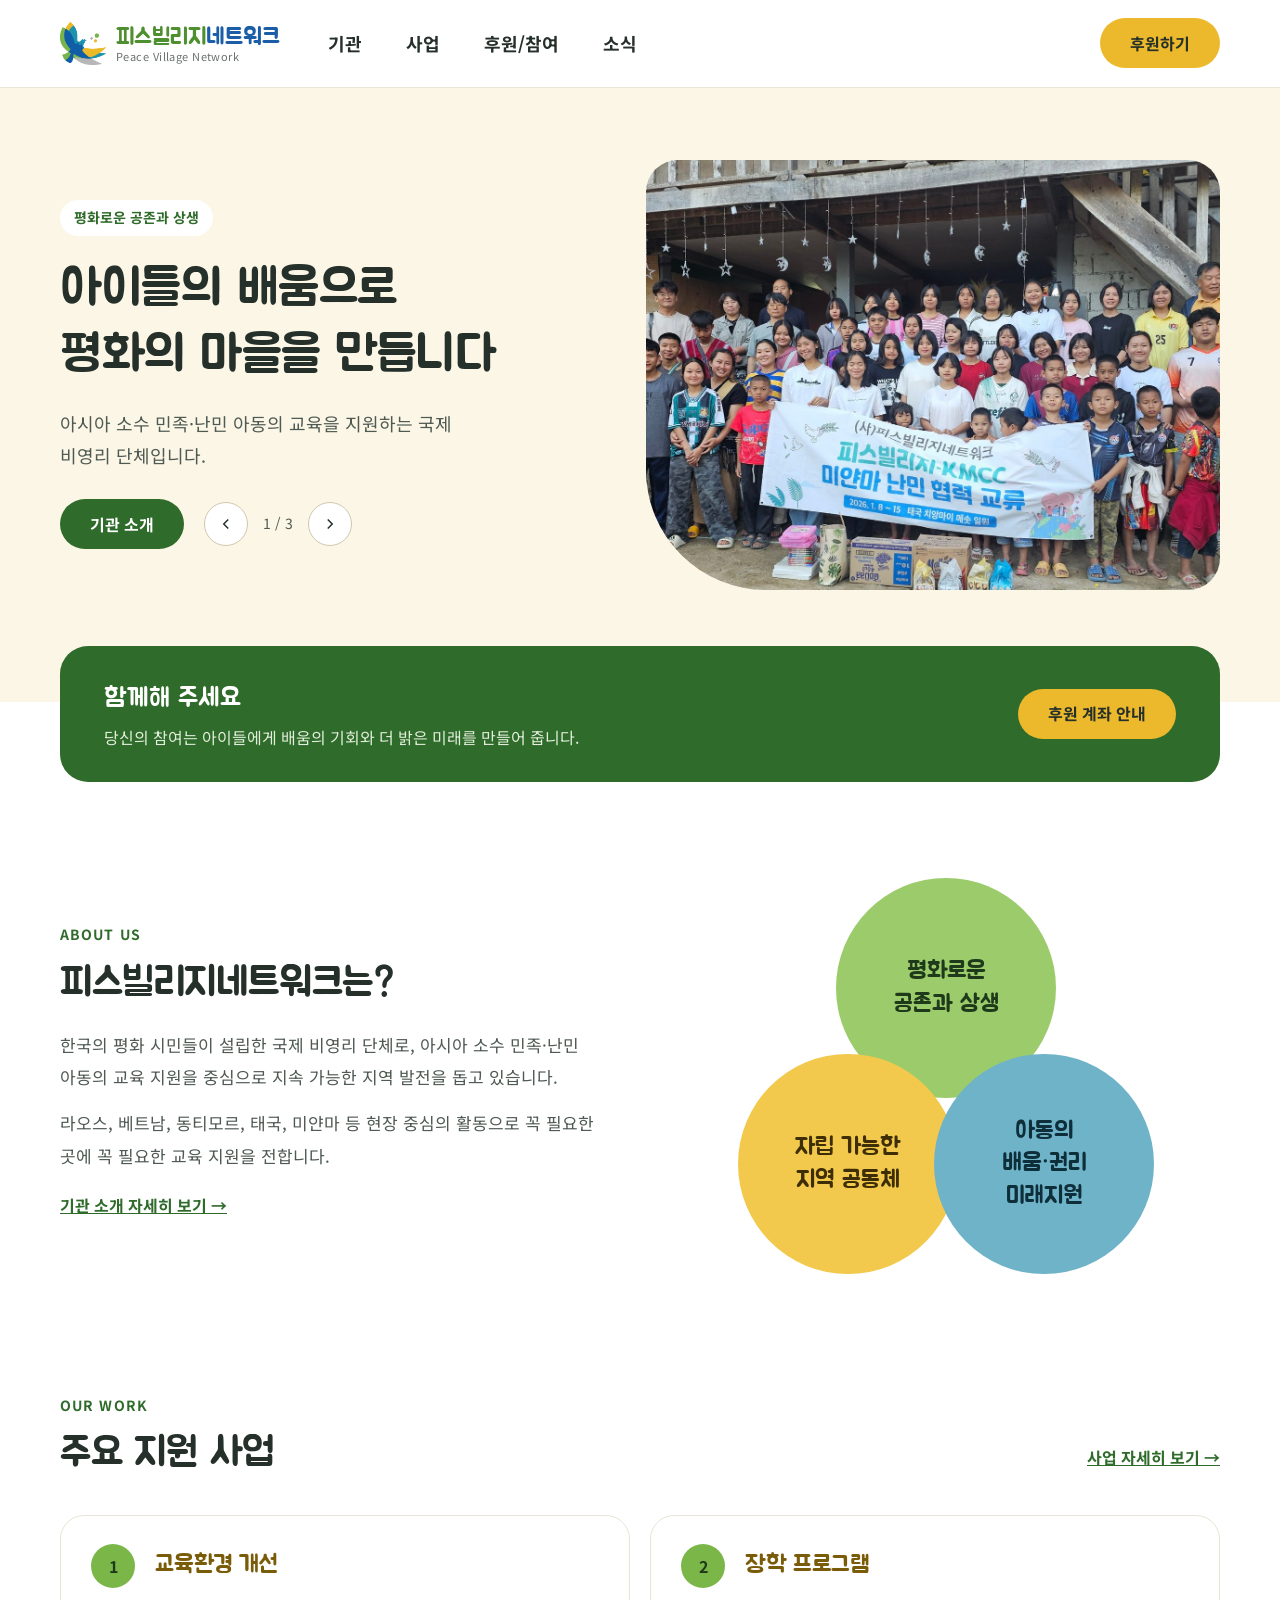
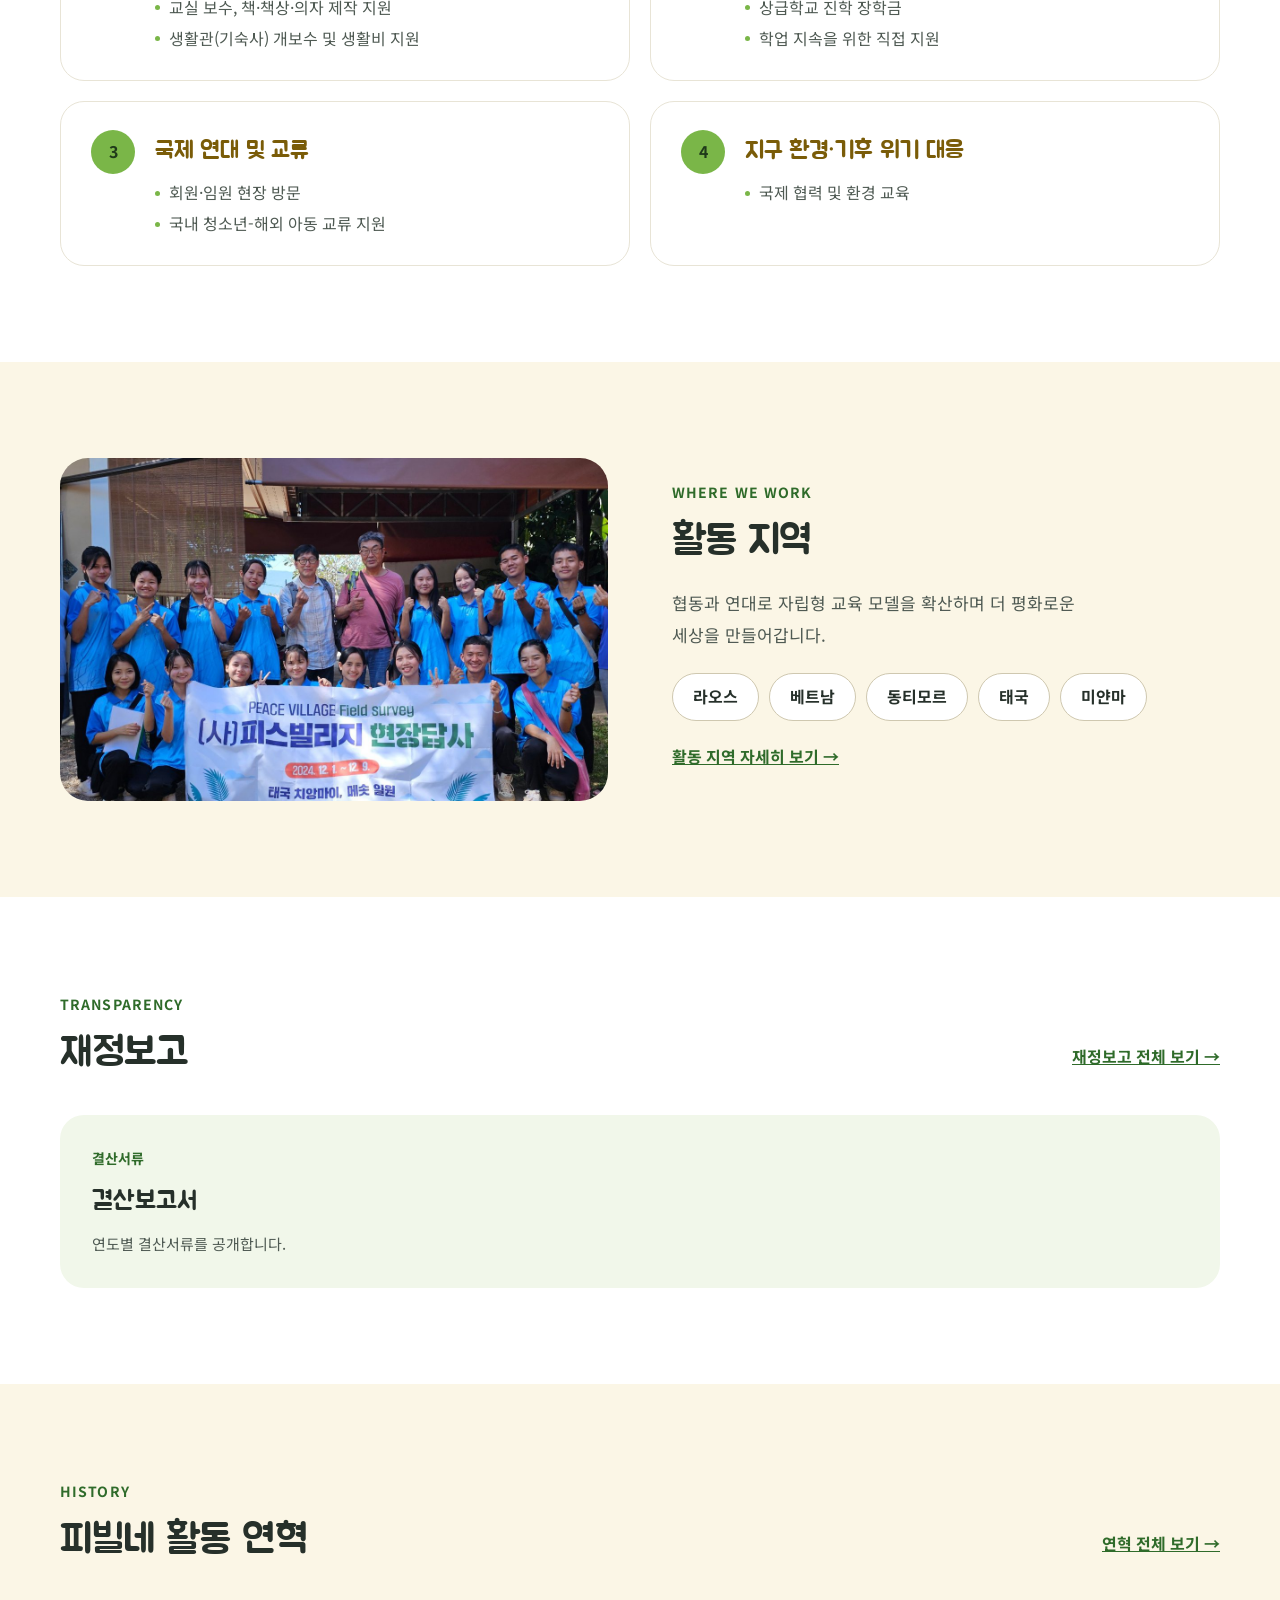
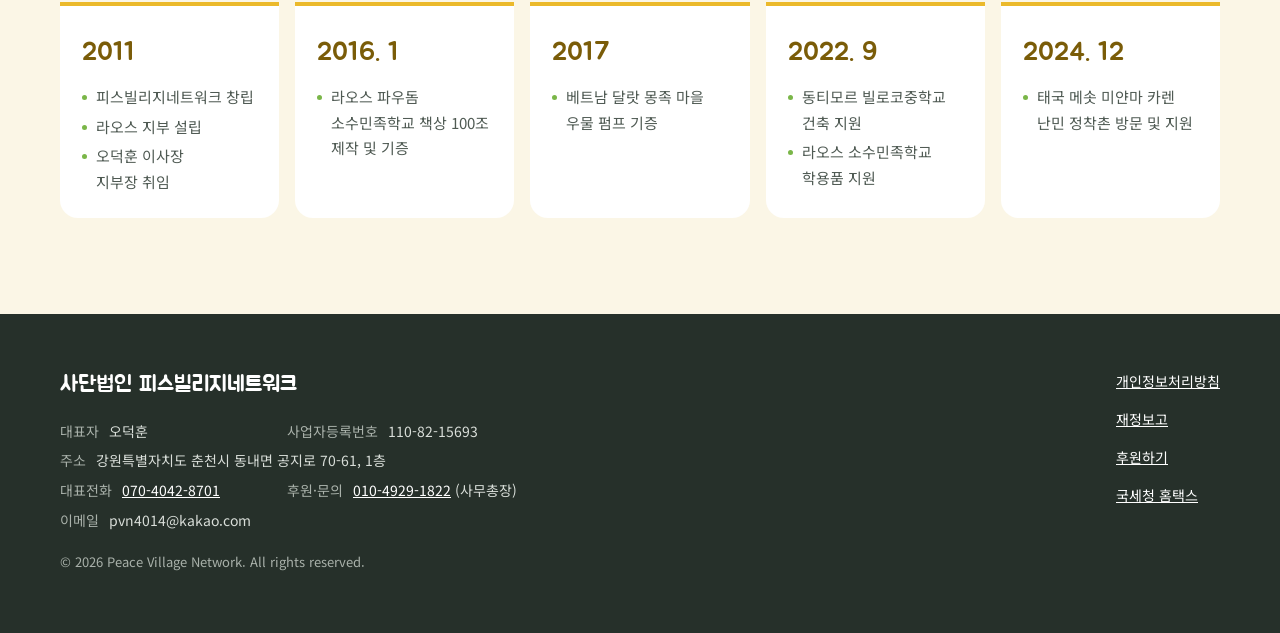
==== index.html @ 94776daa "Add files via upload" ====
<!doctype html>
<html lang="ko">
<head>
<meta charset="utf-8">
<meta name="viewport" content="width=device-width, initial-scale=1">
<link rel="icon" href="assets/img/favicon.png">
<link rel="preconnect" href="https://fonts.googleapis.com">
<link rel="preconnect" href="https://fonts.gstatic.com" crossorigin>
<link href="https://fonts.googleapis.com/css2?family=Jua&family=Noto+Sans+KR:wght@400;500;700&display=swap" rel="stylesheet">
<link rel="stylesheet" href="assets/css/style.css">
<title>피스빌리지네트워크 | Peace Village Network</title>
<meta name="description" content="한국의 평화 시민들이 설립한 국제 비영리 단체. 아시아 소수 민족·난민 아동의 교육을 지원합니다.">
</head>
<body>
<a class="skip" href="#main">본문 바로가기</a>
<header id="site-header" class="site-header"></header>
<main id="main">
  <section class="hero" data-render="hero" aria-label="메인 배너"></section>

  <div class="wrap support-band">
    <div class="band">
      <div>
        <span class="band-title">함께해 주세요</span>
        <span class="band-text">당신의 참여는 아이들에게 배움의 기회와 더 밝은 미래를 만들어 줍니다.</span>
      </div>
      <div class="band-btns">
        <a class="btn btn-yellow" href="support.html#regular" data-feature="CMS 정기후원 사용">CMS 정기후원 신청</a>
        <a class="btn btn-yellow" href="support.html#account" data-feature-off="CMS 정기후원 사용">후원 계좌 안내</a>
        <a class="btn btn-line-white" href="support.html#account" data-feature="CMS 정기후원 사용">후원 계좌 안내</a>
      </div>
    </div>
  </div>

  <section class="section">
    <div class="wrap split">
      <div>
        <span class="eyebrow">ABOUT US</span>
        <h2 class="sec-title" style="margin-bottom:20px">피스빌리지네트워크는?</h2>
        <p class="lead">한국의 평화 시민들이 설립한 국제 비영리 단체로, 아시아 소수 민족·난민 아동의 교육 지원을 중심으로 지속 가능한 지역 발전을 돕고 있습니다.</p>
        <p class="lead">라오스, 베트남, 동티모르, 태국, 미얀마 등 현장 중심의 활동으로 꼭 필요한 곳에 꼭 필요한 교육 지원을 전합니다.</p>
        <a class="more" href="about.html" style="margin-top:12px">기관 소개 자세히 보기 →</a>
      </div>
      <div class="values" aria-label="핵심 가치">
        <div class="circle c1">평화로운<br>공존과 상생</div>
        <div class="row">
          <div class="circle c2">자립 가능한<br>지역 공동체</div>
          <div class="circle c3">아동의<br>배움·권리<br>미래지원</div>
        </div>
      </div>
    </div>
  </section>

  <section class="section tight-top">
    <div class="wrap">
      <div class="sec-head">
        <div><span class="eyebrow">OUR WORK</span><h2 class="sec-title">주요 지원 사업</h2></div>
        <a class="more" href="business.html">사업 자세히 보기 →</a>
      </div>
      <div class="works" data-render="works"></div>
    </div>
  </section>

  <section class="section cream">
    <div class="wrap split">
      <div class="ph">
        <img class="photo" src="assets/img/p4-field-2024.jpg" alt="2024년 12월 태국 치앙마이·메솟 현장답사 단체 사진">
      </div>
      <div>
        <span class="eyebrow">WHERE WE WORK</span>
        <h2 class="sec-title" style="margin-bottom:20px">활동 지역</h2>
        <p class="lead" style="margin-bottom:22px">협동과 연대로 자립형 교육 모델을 확산하며 더 평화로운 세상을 만들어갑니다.</p>
        <ul class="chips"><li>라오스</li><li>베트남</li><li>동티모르</li><li>태국</li><li>미얀마</li></ul>
        <a class="more" href="region.html" style="margin-top:14px">활동 지역 자세히 보기 →</a>
      </div>
    </div>
  </section>

  <section class="section">
    <div class="wrap">
      <div class="sec-head">
        <div><span class="eyebrow">TRANSPARENCY</span><h2 class="sec-title">재정보고</h2></div>
        <a class="more" href="finance.html">재정보고 전체 보기 →</a>
      </div>
      <div class="fin-cards">
        <a class="fin-card" href="finance.html#settlement" style="background:var(--green-soft)">
          <span class="k" style="color:var(--green-dark)">결산서류</span>
          <span class="t">결산보고서</span>
          <span class="d">연도별 결산서류를 공개합니다.</span>
        </a>
        <a class="fin-card" href="finance.html#donation" style="background:var(--blue-soft)" data-feature="기부금 활용실적 공개">
          <span class="k" style="color:var(--blue)">기부금</span>
          <span class="t">기부금 모금액 및 활용실적</span>
          <span class="d">보내주신 후원금의 사용 내역을 공개합니다.</span>
        </a>
      </div>
    </div>
  </section>

  <section class="section cream">
    <div class="wrap">
      <div class="sec-head">
        <div><span class="eyebrow">HISTORY</span><h2 class="sec-title">피빌네 활동 연혁</h2></div>
        <a class="more" href="about.html#history">연혁 전체 보기 →</a>
      </div>
      <ol data-render="history"></ol>
    </div>
  </section>

  <section class="section">
    <div class="wrap">
      <div class="sec-head">
        <div><span class="eyebrow">NEWS</span><h2 class="sec-title">공지사항</h2></div>
        <a class="more" href="news.html">전체 보기 →</a>
      </div>
      <ul class="notice-latest" data-render="noticesLatest"></ul>
    </div>
  </section>
</main>
<footer id="site-footer" class="site-footer"></footer>
<script src="assets/js/config.js"></script>
<script src="assets/js/content-default.js"></script>
<script src="assets/js/site.js"></script>
<script>PVN.init('home');</script>
</body>
</html>
---- assets/css/style.css ----
/* 피스빌리지네트워크 — 색은 로고·리플렛에서 가져옴 */
:root {
  --green: #7AB648;
  --green-dark: #2F6B2A;
  --green-deep: #1E4A1B;
  --green-soft: #F1F7EA;
  --yellow: #EBB92B;
  --yellow-ink: #7A5C08;
  --blue: #1C5DA8;
  --blue-soft: #EDF3FA;
  --teal: #6FB3C8;
  --cream: #FBF6E6;
  --ink: #26302A;
  --sub: #4F5A53;
  --line: #E8E4D6;
  --line-strong: #CFC8B0;
  --radius: 24px;
  --gutter: clamp(20px, 4vw, 40px);
  --font-head: 'Jua', 'Noto Sans KR', sans-serif;
  --font-body: 'Noto Sans KR', system-ui, sans-serif;
}
* { box-sizing: border-box; }
html { scroll-behavior: smooth; scroll-padding-top: 100px; -webkit-text-size-adjust: 100%; }
body { margin: 0; font-family: var(--font-body); font-size: 16px; color: var(--ink); background: #fff; line-height: 1.7; word-break: keep-all; overflow-wrap: break-word; }
img { max-width: 100%; }
a { color: var(--green-dark); }
a:hover { color: var(--green-deep); }
h1, h2, h3 { font-family: var(--font-head); font-weight: 400; line-height: 1.3; margin: 0; text-wrap: balance; letter-spacing: -0.01em; }
p, li, dd { text-wrap: pretty; }
[hidden] { display: none !important; }
:focus-visible { outline: 3px solid var(--blue); outline-offset: 2px; }
.wrap { max-width: 1240px; margin: 0 auto; padding: 0 var(--gutter); }
.narrow { max-width: 1080px; }
.skip { position: absolute; left: -9999px; top: 8px; background: #fff; padding: 10px 16px; z-index: 100; }
.skip:focus { left: 8px; }

/* 아직 받지 못한 자료 표시 */
mark.todo { background: #FDECEC; color: #B42318; border: 1.5px dashed #E5484D; border-radius: 6px; padding: 0 6px; font-weight: 700; font-family: var(--font-body); font-size: .92em; letter-spacing: 0; box-decoration-break: clone; -webkit-box-decoration-break: clone; }
.site-footer mark.todo { background: #4A2323; color: #FFD5D5; border-color: #FF8A8A; }
.mark-todo .ph { position: relative; }
.mark-todo .ph[data-todo]::after { content: '사진 교체 필요 · ' attr(data-todo); position: absolute; left: 14px; top: 14px; padding: 6px 12px; border-radius: 999px; background: #B42318; color: #fff; font: 700 13px/1.3 var(--font-body); box-shadow: 0 2px 8px rgba(0,0,0,.2); pointer-events: none; }
.todo-badge { position: fixed; left: 16px; bottom: 16px; z-index: 60; background: #B42318; color: #fff; font-weight: 700; font-size: 14px; padding: 10px 16px; border-radius: 999px; box-shadow: 0 4px 16px rgba(0,0,0,.2); }

/* 버튼 */
.btn { display: inline-flex; align-items: center; justify-content: center; gap: 6px; min-height: 50px; padding: 0 28px; border-radius: 999px; font-weight: 700; font-size: 16px; line-height: 1.2; text-decoration: none; border: 2px solid transparent; cursor: pointer; font-family: var(--font-body); white-space: nowrap; }
.btn.sm { min-height: 40px; padding: 0 16px; font-size: 14px; }
.btn-green { background: var(--green-dark); color: #fff; }
.btn-green:hover { background: var(--green-deep); color: #fff; }
.btn-yellow { background: var(--yellow); color: var(--ink); }
.btn-yellow:hover { background: #D9A71C; color: var(--ink); }
.btn-line { border-color: var(--green-dark); color: var(--green-dark); background: #fff; }
.btn-line:hover { background: var(--green-soft); }
.btn-line-white { border-color: #fff; color: #fff; }
.btn-line-white:hover { background: rgba(255,255,255,.12); color: #fff; }
.btn.is-disabled { opacity: .5; pointer-events: none; }

/* 헤더 */
.site-header { position: sticky; top: 0; z-index: 50; background: rgba(255,255,255,.97); border-bottom: 1px solid var(--line); backdrop-filter: blur(6px); }
.head-row { display: flex; align-items: center; gap: 16px 28px; min-height: 84px; }
.brand { display: flex; align-items: center; gap: 10px; text-decoration: none; flex: none; }
.brand-text { display: flex; flex-direction: column; line-height: 1.1; }
.brand-ko { font-family: var(--font-head); font-size: 23px; }
.brand-ko .g { color: #4E8F2F; } .brand-ko .b { color: var(--blue); }
.brand-en { font-size: 11px; color: #6B716C; letter-spacing: .04em; }
.main-nav { flex: 1 1 auto; }
.main-nav ul { list-style: none; margin: 0; padding: 0; display: flex; gap: 4px; }
.nav-top { display: block; padding: 28px 20px 25px; font-size: 18px; font-weight: 700; color: var(--ink); text-decoration: none; border-bottom: 3px solid transparent; white-space: nowrap; }
.nav-top:hover, .nav-top.is-open, .nav-top.is-current { border-bottom-color: var(--green); color: var(--ink); }
.mobile-sub { display: none; }
.nav-toggle { display: none; margin-left: auto; width: 48px; height: 48px; border: 0; background: none; color: var(--ink); cursor: pointer; }
.mega { position: absolute; left: 0; right: 0; top: 100%; background: #fff; border-top: 1px solid var(--line); box-shadow: 0 16px 32px rgba(38,48,42,.1); }
.mega-inner { display: grid; grid-template-columns: repeat(4, minmax(0, 1fr)); gap: 28px 40px; padding-top: 36px; padding-bottom: 44px; }
.mega-col { display: flex; flex-direction: column; gap: 8px; }
.mega-col a.mega-title { font-weight: 700; color: var(--green-dark); padding-bottom: 10px; border-bottom: 1px solid var(--line); margin-bottom: 4px; text-decoration: none; }
.mega-col a.mega-title:hover { text-decoration: underline; }
.mega-desc { margin: 0; font-size: 14px; color: var(--sub); line-height: 1.6; }
.mega-col a { color: #45504A; text-decoration: none; padding: 3px 0; }
.mega-col a:hover { color: var(--green-dark); text-decoration: underline; }

@media (max-width: 960px) {
  .head-row { flex-wrap: wrap; min-height: 72px; }
  .nav-toggle { display: inline-flex; align-items: center; justify-content: center; }
  .main-nav, .head-cta { display: none; }
  .site-header.nav-open .main-nav, .site-header.nav-open .head-cta { display: flex; }
  .site-header.nav-open .main-nav { flex-basis: 100%; }
  .site-header.nav-open .head-cta { margin-bottom: 16px; }
  .main-nav ul { flex-direction: column; width: 100%; gap: 0; }
  .nav-top { padding: 14px 4px; border-bottom: 1px solid var(--line); }
  .nav-top.is-current { border-bottom-color: var(--line); color: var(--green-dark); }
  .mobile-sub { display: flex; flex-wrap: wrap; gap: 4px 18px; padding: 8px 4px 14px; }
  .mobile-sub a { color: var(--sub); text-decoration: none; font-size: 15px; padding: 6px 0; }
  .mega { display: none !important; }
}

/* 공통 섹션 */
.section { padding: clamp(64px, 8vw, 96px) 0; }
.section.cream { background: var(--cream); }
.section.tight-top { padding-top: 24px; }
.eyebrow { display: block; font-size: 14px; font-weight: 700; color: var(--green-dark); letter-spacing: .08em; margin-bottom: 10px; }
.sec-title { font-size: clamp(30px, 3.6vw, 40px); }
.sec-head { display: flex; flex-wrap: wrap; align-items: flex-end; justify-content: space-between; gap: 12px 24px; margin-bottom: 36px; }
.more { display: inline-flex; align-items: center; min-height: 44px; font-weight: 700; white-space: nowrap; }
.lead { font-size: 17px; line-height: 1.9; color: var(--sub); margin: 0; max-width: 36em; }
.lead + .lead { margin-top: 14px; }
.stack > * + * { margin-top: 18px; }
.split { display: grid; grid-template-columns: repeat(2, minmax(0, 1fr)); align-items: center; gap: clamp(32px, 5vw, 64px); }
@media (max-width: 860px) { .split { grid-template-columns: minmax(0, 1fr); } }
.photo { display: block; width: 100%; aspect-ratio: 16 / 10; height: auto; object-fit: cover; border-radius: 28px; }
.ph { display: block; }

/* 메인 배너 */
.hero { background: var(--cream); }
.hero-row { display: grid; grid-template-columns: minmax(0, 1fr) minmax(0, 1.1fr); align-items: center; gap: clamp(32px, 5vw, 64px); padding-top: clamp(40px, 6vw, 72px); padding-bottom: 112px; }
@media (max-width: 860px) { .hero-row { grid-template-columns: minmax(0, 1fr); } }
.hero-text { display: flex; flex-direction: column; align-items: flex-start; gap: 20px; }
.tag { padding: 6px 14px; border-radius: 999px; background: #fff; font-size: 14px; font-weight: 700; color: var(--green-dark); }
.hero-title { font-size: clamp(32px, 4.2vw, 50px); line-height: 1.32; }
.hero-desc { margin: 0; font-size: 18px; line-height: 1.75; color: var(--sub); max-width: 28em; }
.hero-actions { display: flex; flex-wrap: wrap; align-items: center; gap: 16px 20px; margin-top: 8px; }
.hero-nav { display: flex; align-items: center; gap: 4px; }
.round { width: 44px; height: 44px; border-radius: 50%; border: 1px solid var(--line-strong); background: #fff; color: var(--ink); cursor: pointer; display: inline-flex; align-items: center; justify-content: center; }
.round:hover { border-color: var(--green-dark); }
.hero-count { min-width: 52px; text-align: center; font-size: 14px; color: var(--sub); }
.hero-media img { display: block; width: 100%; aspect-ratio: 4 / 3; height: auto; max-height: 440px; object-fit: cover; border-radius: 32px 32px 32px 120px; background: #fff; }

/* 후원 띠 */
.support-band { margin-top: -56px; position: relative; }
.band { background: var(--green-dark); color: #fff; border-radius: 28px; padding: 30px clamp(24px, 4vw, 44px); display: flex; flex-wrap: wrap; align-items: center; justify-content: space-between; gap: 20px 32px; }
.band-title { font-family: var(--font-head); font-size: 26px; display: block; margin-bottom: 4px; }
.band-text { color: #E3EEDC; display: block; }
.band-btns { display: flex; flex-wrap: wrap; gap: 12px; }

/* 가치 원 */
.values { display: flex; flex-direction: column; align-items: center; }
.values .row { display: flex; margin-top: -44px; }
.circle { width: 220px; height: 220px; border-radius: 50%; display: flex; align-items: center; justify-content: center; text-align: center; font-family: var(--font-head); font-size: 24px; line-height: 1.35; padding: 20px; }
.c1 { background: #9CCB6B; color: #1F3A1A; }
.c2 { background: #F2C94C; color: #3D2E05; margin-right: -24px; }
.c3 { background: var(--teal); color: #0E2F3A; }
@media (max-width: 520px) { .circle { width: 160px; height: 160px; font-size: 18px; } .values .row { margin-top: -30px; } }
.value-cards { display: grid; grid-template-columns: repeat(3, minmax(0, 1fr)); gap: 16px; }
@media (max-width: 760px) { .value-cards { grid-template-columns: minmax(0, 1fr); } }
.value-cards div { padding: 26px 28px; border-radius: var(--radius); font-family: var(--font-head); font-size: 22px; line-height: 1.4; }
.value-cards small { display: block; font-family: var(--font-body); font-size: 13px; font-weight: 700; letter-spacing: .06em; margin-bottom: 6px; }

/* 목록 공통 */
.dots { list-style: none; margin: 0; padding: 0; }
.dots li { position: relative; padding-left: 14px; color: var(--sub); line-height: 1.7; }
.dots li + li { margin-top: 4px; }
.dots li::before { content: ''; position: absolute; left: 0; top: .72em; width: 5px; height: 5px; border-radius: 50%; background: var(--green); }

/* 사업 카드 — 2열, 번호 + 내용 가로 배치 */
.works { display: grid; grid-template-columns: repeat(2, minmax(0, 1fr)); gap: 20px; }
@media (max-width: 760px) { .works { grid-template-columns: minmax(0, 1fr); } }
.work { display: flex; gap: 20px; align-items: flex-start; background: #fff; border: 1px solid var(--line); border-radius: var(--radius); padding: 28px 30px; }
.work .num { flex: none; width: 44px; height: 44px; border-radius: 50%; background: var(--green); color: #1F3A1A; font-weight: 700; display: flex; align-items: center; justify-content: center; }
.work-body { min-width: 0; }
.work h3 { font-size: 24px; color: var(--yellow-ink); margin: 6px 0 12px; }

/* 활동 지역 */
.chips { display: flex; flex-wrap: wrap; gap: 10px; list-style: none; padding: 0; margin: 0; }
.chips li { padding: 9px 20px; border-radius: 999px; background: #fff; border: 1px solid var(--line-strong); font-weight: 700; }
.regions { display: grid; grid-template-columns: repeat(2, minmax(0, 1fr)); gap: 20px; }
@media (max-width: 760px) { .regions { grid-template-columns: minmax(0, 1fr); } }
.region { background: #fff; border: 1px solid var(--line); border-radius: var(--radius); padding: 28px 30px; }
.region h3 { font-size: 26px; color: var(--green-dark); margin-bottom: 14px; }
.year-list { list-style: none; margin: 0; padding: 0; }
.year-list li { display: grid; grid-template-columns: 56px minmax(0, 1fr); gap: 12px; padding: 10px 0; border-top: 1px solid var(--line); color: var(--sub); }
.year-list li:first-child { border-top: 0; padding-top: 0; }
.year-list .y { font-weight: 700; color: var(--yellow-ink); }

/* 정보공개 */
.fin-cards { display: grid; grid-template-columns: repeat(auto-fit, minmax(300px, 1fr)); gap: 20px; }
@media (max-width: 760px) { .fin-cards { grid-template-columns: minmax(0, 1fr); } }
.fin-card { padding: 32px; border-radius: var(--radius); display: flex; flex-direction: column; gap: 8px; text-decoration: none; color: var(--ink); transition: box-shadow .15s; }
.fin-card:hover { color: var(--ink); box-shadow: 0 8px 24px rgba(38,48,42,.08); }
.fin-card .k { font-size: 14px; font-weight: 700; }
.fin-card .t { font-family: var(--font-head); font-size: 26px; }
.fin-card .d { font-size: 15px; color: var(--sub); }
.placeholder { padding: 36px; border-radius: var(--radius); border: 2px dashed var(--line-strong); color: var(--sub); }
.placeholder strong { display: block; font-family: var(--font-head); font-weight: 400; font-size: 24px; color: var(--ink); margin-bottom: 8px; }
.placeholder p { margin: 0; }
.placeholder .when { margin-top: 10px; font-size: 15px; }
.fin-year { margin-bottom: 28px; }
.fin-year h3 { font-size: 26px; color: var(--yellow-ink); margin-bottom: 12px; }
.fin-list { list-style: none; margin: 0; padding: 0; border-top: 2px solid var(--ink); }
.fin-list li { display: flex; flex-wrap: wrap; align-items: center; gap: 8px 20px; padding: 16px 4px; border-bottom: 1px solid var(--line); }
.fin-kind { font-size: 14px; font-weight: 700; color: var(--green-dark); min-width: 80px; }
.fin-title { flex: 1 1 260px; font-weight: 500; }
.fin-list time { color: var(--sub); font-size: 14px; }
.fin-btns { display: flex; gap: 8px; }

/* 연혁 */
.history-cards { display: grid; grid-template-columns: repeat(auto-fit, minmax(210px, 1fr)); gap: 16px; list-style: none; padding: 0; margin: 0; }
.history-cards > li { padding: 24px 22px; border-top: 4px solid var(--yellow); background: #fff; border-radius: 0 0 18px 18px; }
.history-cards .year, .timeline .year { display: block; font-family: var(--font-head); font-size: 26px; color: var(--yellow-ink); margin-bottom: 10px; }
.history-cards .dots li { font-size: 15px; }
.timeline { list-style: none; margin: 0 0 0 8px; padding: 0; border-left: 3px solid var(--yellow); }
.timeline > li { position: relative; display: grid; grid-template-columns: 140px minmax(0, 1fr); gap: 4px 24px; padding: 0 0 32px 30px; }
.timeline > li:last-child { padding-bottom: 4px; }
.timeline > li::before { content: ''; position: absolute; left: -10px; top: 8px; width: 17px; height: 17px; border-radius: 50%; background: #fff; border: 3px solid var(--yellow); }
.timeline .year { margin: 0; }
.timeline .dots { padding-top: 6px; }
.timeline .dots li { font-size: 17px; }
@media (max-width: 600px) { .timeline > li { grid-template-columns: minmax(0, 1fr); } }

/* 공지 */
.notice-latest { list-style: none; margin: 0; padding: 0; border-top: 2px solid var(--ink); }
.notice-latest a, .notice summary { display: flex; flex-wrap: wrap; justify-content: space-between; gap: 6px 20px; padding: 18px 4px; border-bottom: 1px solid var(--line); color: var(--ink); text-decoration: none; cursor: pointer; }
.notice-latest time, .notice time { color: var(--sub); font-size: 14px; }
.n-title { font-weight: 500; }
.notice-body { padding: 20px 4px 28px; border-bottom: 1px solid var(--line); color: var(--sub); }
.notice-body p { margin: 0 0 16px; }
.empty { color: var(--sub); padding: 40px 0; text-align: center; border-top: 2px solid var(--ink); border-bottom: 1px solid var(--line); }

/* 서브 페이지 머리 */
.sub-head { background: var(--cream); padding: 56px 0 0; }
.sub-head.pad { padding-bottom: 56px; }
.crumb { font-size: 14px; color: var(--sub); }
.sub-head h1 { font-size: clamp(34px, 4.2vw, 46px); margin: 8px 0 0; }
.sub-head .desc { margin: 12px 0 0; font-size: 18px; color: var(--sub); max-width: 34em; }
.sub-tabs { display: flex; flex-wrap: wrap; gap: 6px; margin-top: 28px; }
.sub-tabs a { padding: 14px 24px; border-radius: 16px 16px 0 0; font-weight: 700; color: #45504A; text-decoration: none; }
.sub-tabs a:hover { background: rgba(255,255,255,.6); color: var(--green-dark); }
.sub-tabs a[aria-current="page"] { background: #fff; color: var(--green-dark); }

/* 후원 */
.tabs { display: flex; flex-wrap: wrap; gap: 10px; margin-bottom: 20px; }
.tab { min-height: 48px; padding: 0 26px; border-radius: 999px; border: 2px solid var(--line-strong); background: #fff; color: var(--ink); font: 700 16px var(--font-body); cursor: pointer; }
.tab:hover { border-color: var(--green-dark); }
.tab[aria-selected="true"] { background: var(--green-dark); border-color: var(--green-dark); color: #fff; }
.tab-panel { padding: clamp(24px, 4vw, 40px); border-radius: var(--radius); background: var(--green-soft); display: flex; flex-wrap: wrap; gap: 24px; align-items: center; justify-content: space-between; }
.tab-panel h3 { font-size: 28px; margin-bottom: 10px; }
.tab-panel p { margin: 0; color: var(--sub); }
.tab-panel > div { flex: 1 1 380px; min-width: 0; }
.account-box { margin-top: 18px; padding: 20px 24px; border-radius: 18px; background: #fff; display: flex; flex-wrap: wrap; align-items: center; justify-content: space-between; gap: 12px 20px; }
.account { font-family: var(--font-head); font-size: clamp(22px, 2.6vw, 28px); line-height: 1.4; }
.account-owner { display: block; font-size: 15px; color: var(--sub); margin-top: 2px; }
.tip { margin-top: 14px !important; font-size: 15px; }
.info-cards { display: grid; grid-template-columns: repeat(2, minmax(0, 1fr)); gap: 20px; }
@media (max-width: 760px) { .info-cards { grid-template-columns: minmax(0, 1fr); } }
.info-card { background: #fff; border: 1px solid var(--line); border-radius: var(--radius); padding: 30px; display: flex; flex-direction: column; gap: 10px; }
.info-card .k { font-size: 14px; font-weight: 700; color: var(--green-dark); }
.info-card .t { font-family: var(--font-head); font-size: 24px; }
.info-card p { margin: 0; color: var(--sub); }
.contact-box { padding: 30px clamp(24px, 4vw, 40px); border-radius: var(--radius); background: var(--cream); display: flex; flex-wrap: wrap; gap: 20px; align-items: center; justify-content: space-between; }
.contact-box h2 { font-size: 24px; margin-bottom: 6px; }
.contact-list { margin: 0; color: var(--sub); }
.contact-list a { color: var(--ink); font-weight: 500; }

/* 인사말 */
.greeting { padding: clamp(24px, 4vw, 40px); border-radius: var(--radius); background: var(--cream); }
.greeting-text { margin: 0; font-size: 17px; line-height: 1.9; max-width: 40em; }
.greeting-sign { margin: 20px 0 0; text-align: right; font-weight: 700; }

/* 준비 중 페이지 */
.coming { text-align: center; padding: 120px var(--gutter); }
.coming h1 { font-size: 36px; margin-bottom: 12px; }
.coming p { color: var(--sub); margin: 0 auto 28px; max-width: 30em; }

/* 푸터 */
.site-footer { background: var(--ink); color: #D9DED9; }
.foot-row { display: flex; flex-wrap: wrap; justify-content: space-between; gap: 32px; padding-top: 52px; padding-bottom: 60px; }
.foot-info { flex: 1 1 560px; min-width: 0; }
.foot-name { display: block; font-family: var(--font-head); font-weight: 400; font-size: 22px; color: #fff; margin-bottom: 16px; }
.foot-dl { display: grid; grid-template-columns: repeat(2, minmax(0, max-content)); gap: 6px 36px; margin: 0 0 18px; font-size: 14px; }
.foot-dl > div { display: flex; gap: 10px; }
.foot-dl .wide { grid-column: 1 / -1; }
.foot-dl dt { color: #A9B1AA; flex: none; }
.foot-dl dd { margin: 0; }
.foot-dl a { color: #fff; }
@media (max-width: 600px) { .foot-dl { grid-template-columns: minmax(0, 1fr); } }
.foot-info .copy { margin: 0; font-size: 13px; color: #A9B1AA; }
.foot-links { list-style: none; margin: 0; padding: 0; display: flex; flex-direction: column; gap: 6px; }
.foot-links a { color: #fff; font-size: 14px; display: inline-block; padding: 4px 0; }
.foot-links a:hover { color: var(--yellow); }

.fin-sec + .fin-sec { margin-top: 56px; }
.fin-h { font-size: 28px; margin-bottom: 18px; }

/* 재정보고 게시판형 */
.fin-board { border-top: 2px solid var(--ink); }
.fin-board .n-title { display: flex; flex-wrap: wrap; gap: 4px 14px; align-items: baseline; }
.announce { text-align: center; color: var(--ink); line-height: 1.9; padding: 12px 0 24px; }
.attach { display: flex; flex-wrap: wrap; align-items: center; justify-content: space-between; gap: 10px 16px; padding: 14px 16px; background: var(--green-soft); border-radius: 12px; }
.attach-name { font-size: 15px; color: var(--ink); font-weight: 500; }
.announce p { margin: 0; }
.announce .ann-title { display: block; font-family: var(--font-head); font-weight: 400; font-size: 26px; letter-spacing: .3em; margin-bottom: 8px; }
.announce .gap { display: block; height: 12px; }

/* 기부금영수증 안내 단계 */
.steps { list-style: none; margin: 0; padding: 0; display: grid; grid-template-columns: repeat(auto-fit, minmax(240px, 1fr)); gap: 16px; counter-reset: st; }
.steps li { counter-increment: st; background: #fff; border: 1px solid var(--line); border-radius: var(--radius); padding: 26px 26px 24px; }
.steps li::before { content: counter(st); display: inline-flex; align-items: center; justify-content: center; width: 36px; height: 36px; border-radius: 50%; background: var(--green); color: #1F3A1A; font-weight: 700; margin-bottom: 12px; }
.steps h3 { font-size: 21px; margin-bottom: 6px; }
.steps p { margin: 0; color: var(--sub); }
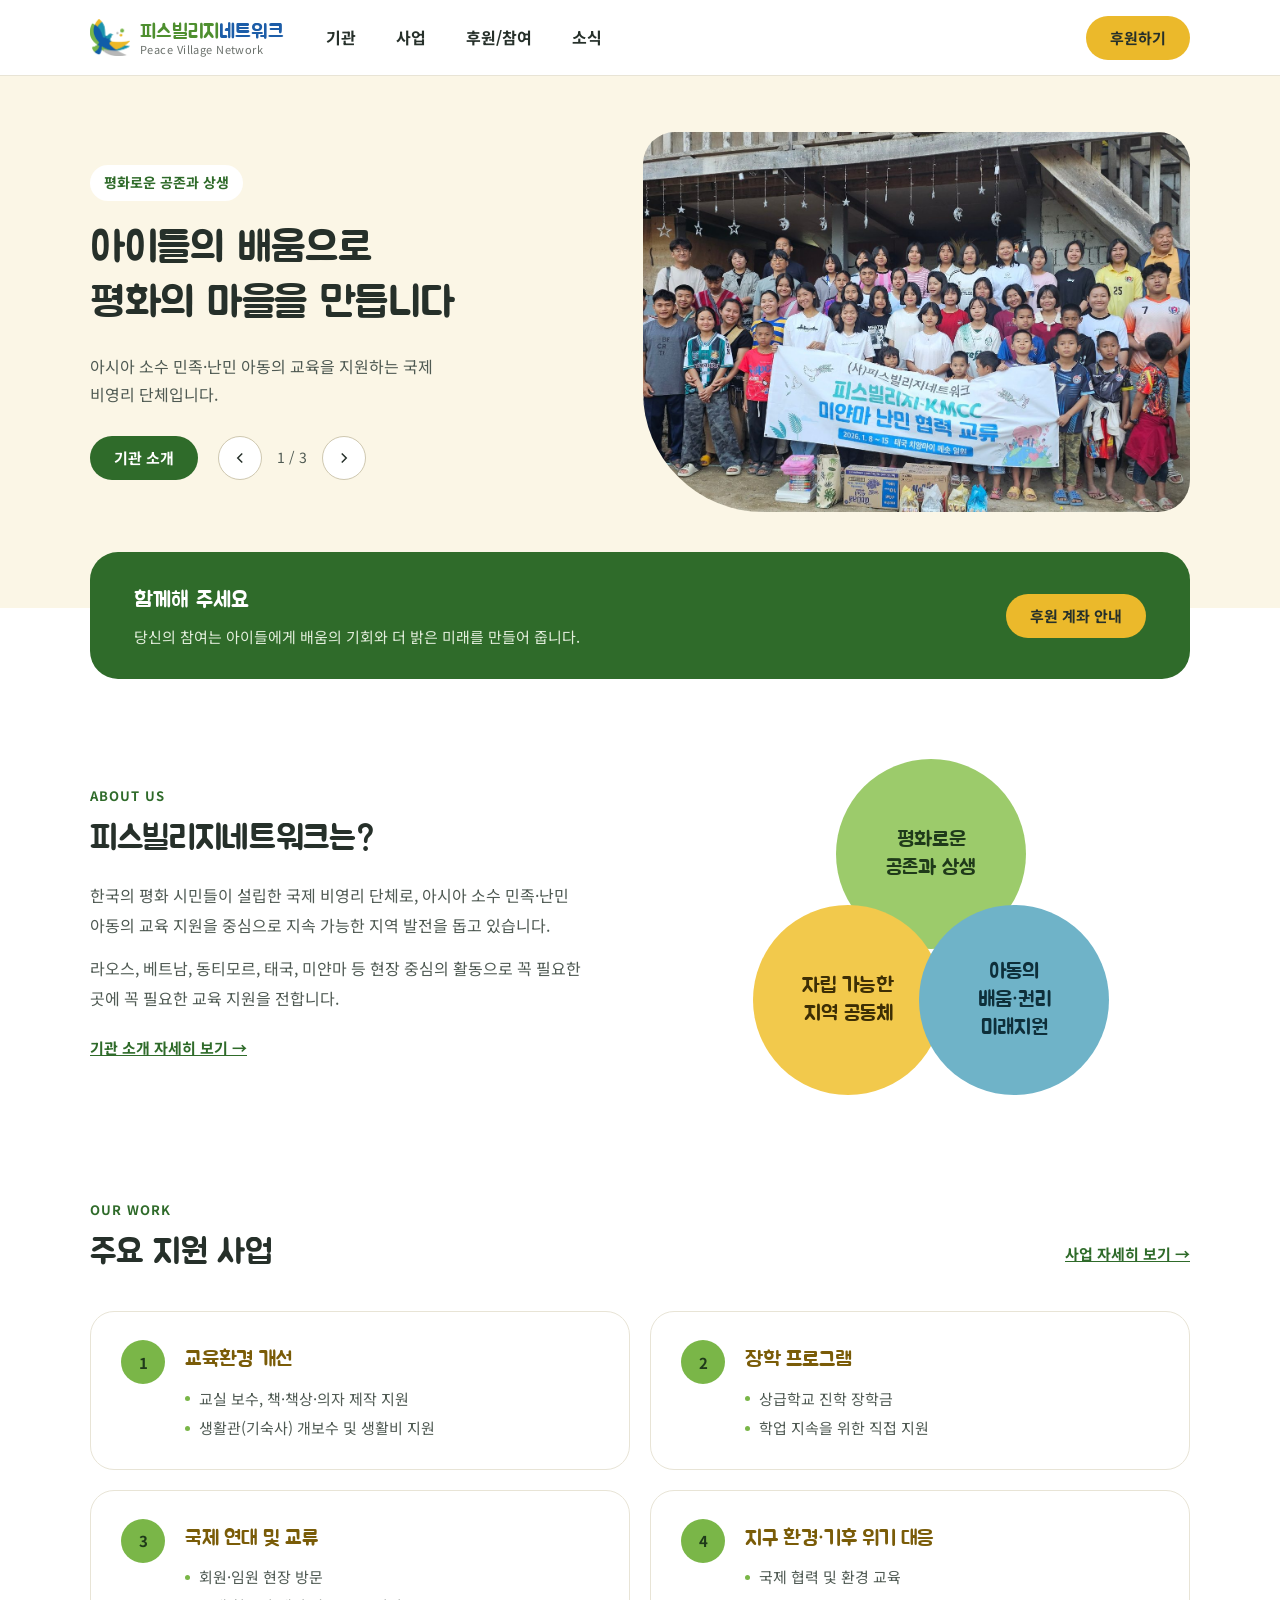
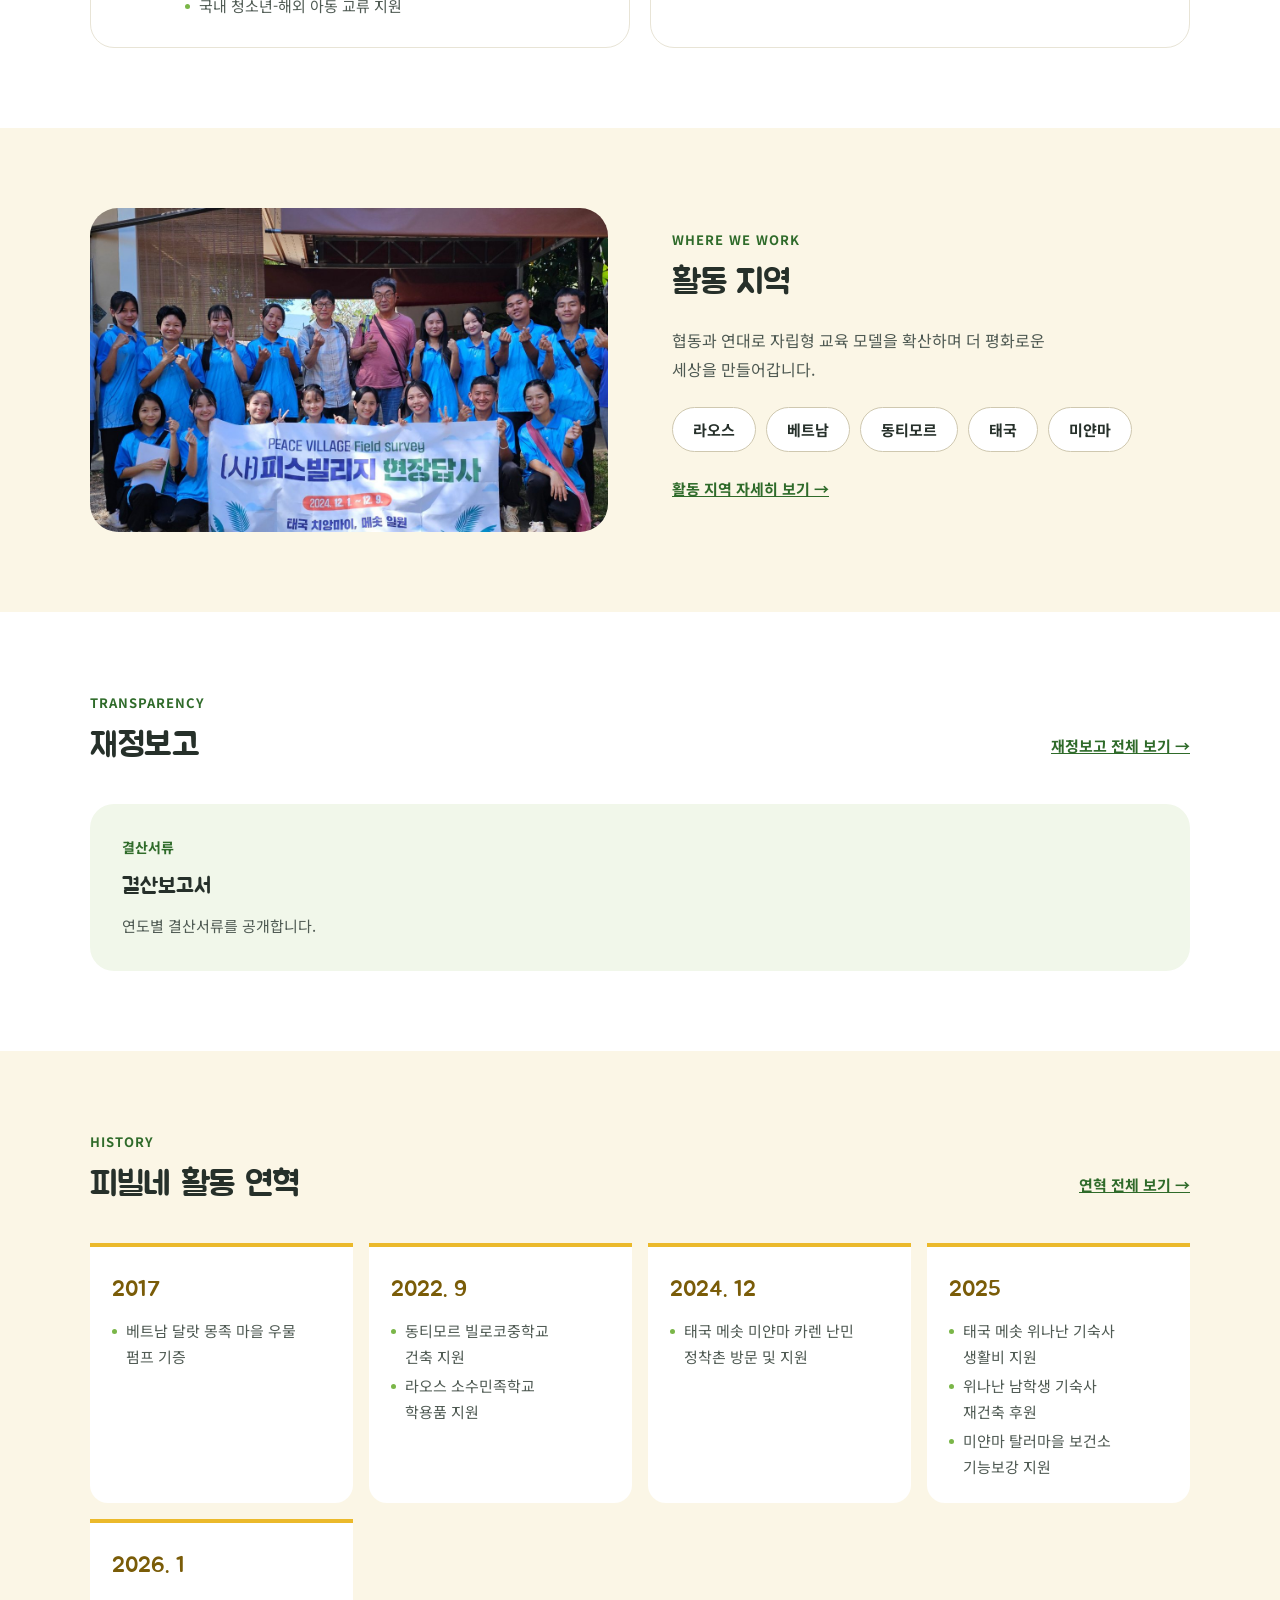
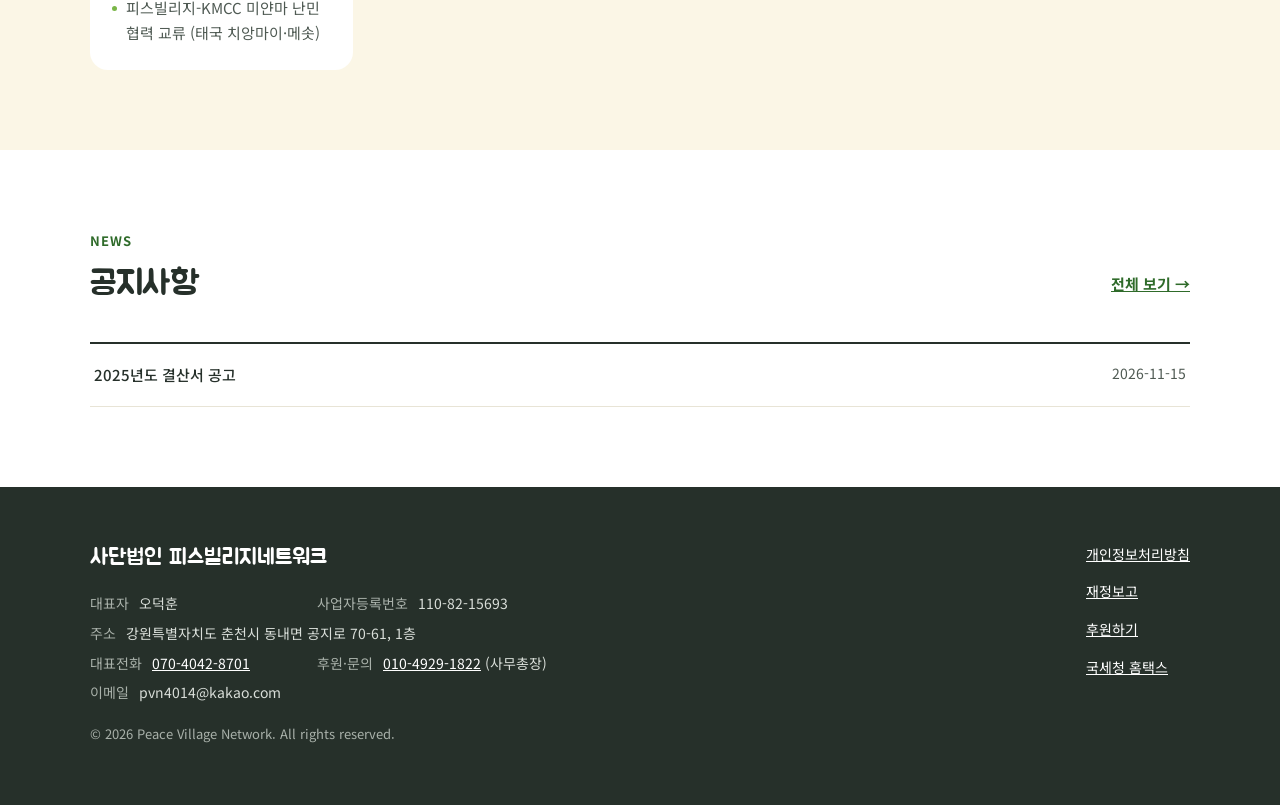
==== commit a6490b09: "Add files via upload" ====
--- a/index.html
+++ b/index.html
@@ -8,8 +8,13 @@
 <link rel="preconnect" href="https://fonts.gstatic.com" crossorigin>
 <link href="https://fonts.googleapis.com/css2?family=Jua&family=Noto+Sans+KR:wght@400;500;700&display=swap" rel="stylesheet">
 <link rel="stylesheet" href="assets/css/style.css">
+<meta property="og:type" content="website">
+<meta property="og:site_name" content="피스빌리지네트워크">
+<meta property="og:title" content="피스빌리지네트워크 | Peace Village Network">
+<meta property="og:description" content="아시아 소수 민족·난민 아동의 교육을 지원하는 국제 비영리 단체입니다.">
+<meta property="og:image" content="https://pvnw-official.github.io/pvnw-homepage/assets/img/p1-kmcc-2026.jpg">
+<meta name="description" content="아시아 소수 민족·난민 아동의 교육을 지원하는 국제 비영리 단체, 사단법인 피스빌리지네트워크입니다.">
 <title>피스빌리지네트워크 | Peace Village Network</title>
-<meta name="description" content="한국의 평화 시민들이 설립한 국제 비영리 단체. 아시아 소수 민족·난민 아동의 교육을 지원합니다.">
 </head>
 <body>
 <a class="skip" href="#main">본문 바로가기</a>
@@ -102,7 +107,7 @@
         <div><span class="eyebrow">HISTORY</span><h2 class="sec-title">피빌네 활동 연혁</h2></div>
         <a class="more" href="about.html#history">연혁 전체 보기 →</a>
       </div>
-      <ol data-render="history"></ol>
+      <ol data-render="history" data-limit="5"></ol>
     </div>
   </section>
 
--- a/assets/css/style.css
+++ b/assets/css/style.css
@@ -21,7 +21,7 @@
 }
 * { box-sizing: border-box; }
 html { scroll-behavior: smooth; scroll-padding-top: 100px; -webkit-text-size-adjust: 100%; }
-body { margin: 0; font-family: var(--font-body); font-size: 16px; color: var(--ink); background: #fff; line-height: 1.7; word-break: keep-all; overflow-wrap: break-word; }
+body { margin: 0; font-family: var(--font-body); font-size: 15px; color: var(--ink); background: #fff; line-height: 1.7; word-break: keep-all; overflow-wrap: break-word; }
 img { max-width: 100%; }
 a { color: var(--green-dark); }
 a:hover { color: var(--green-deep); }
@@ -29,8 +29,8 @@
 p, li, dd { text-wrap: pretty; }
 [hidden] { display: none !important; }
 :focus-visible { outline: 3px solid var(--blue); outline-offset: 2px; }
-.wrap { max-width: 1240px; margin: 0 auto; padding: 0 var(--gutter); }
-.narrow { max-width: 1080px; }
+.wrap { max-width: 1180px; margin: 0 auto; padding: 0 var(--gutter); }
+.narrow { max-width: 1000px; }
 .skip { position: absolute; left: -9999px; top: 8px; background: #fff; padding: 10px 16px; z-index: 100; }
 .skip:focus { left: 8px; }
 
@@ -42,7 +42,7 @@
 .todo-badge { position: fixed; left: 16px; bottom: 16px; z-index: 60; background: #B42318; color: #fff; font-weight: 700; font-size: 14px; padding: 10px 16px; border-radius: 999px; box-shadow: 0 4px 16px rgba(0,0,0,.2); }
 
 /* 버튼 */
-.btn { display: inline-flex; align-items: center; justify-content: center; gap: 6px; min-height: 50px; padding: 0 28px; border-radius: 999px; font-weight: 700; font-size: 16px; line-height: 1.2; text-decoration: none; border: 2px solid transparent; cursor: pointer; font-family: var(--font-body); white-space: nowrap; }
+.btn { display: inline-flex; align-items: center; justify-content: center; gap: 6px; min-height: 44px; padding: 0 22px; border-radius: 999px; font-weight: 700; font-size: 15px; line-height: 1.2; text-decoration: none; border: 2px solid transparent; cursor: pointer; font-family: var(--font-body); white-space: nowrap; }
 .btn.sm { min-height: 40px; padding: 0 16px; font-size: 14px; }
 .btn-green { background: var(--green-dark); color: #fff; }
 .btn-green:hover { background: var(--green-deep); color: #fff; }
@@ -56,15 +56,15 @@
 
 /* 헤더 */
 .site-header { position: sticky; top: 0; z-index: 50; background: rgba(255,255,255,.97); border-bottom: 1px solid var(--line); backdrop-filter: blur(6px); }
-.head-row { display: flex; align-items: center; gap: 16px 28px; min-height: 84px; }
+.head-row { display: flex; align-items: center; gap: 16px 24px; min-height: 72px; }
 .brand { display: flex; align-items: center; gap: 10px; text-decoration: none; flex: none; }
 .brand-text { display: flex; flex-direction: column; line-height: 1.1; }
-.brand-ko { font-family: var(--font-head); font-size: 23px; }
+.brand-ko { font-family: var(--font-head); font-size: 20px; }
 .brand-ko .g { color: #4E8F2F; } .brand-ko .b { color: var(--blue); }
 .brand-en { font-size: 11px; color: #6B716C; letter-spacing: .04em; }
 .main-nav { flex: 1 1 auto; }
 .main-nav ul { list-style: none; margin: 0; padding: 0; display: flex; gap: 4px; }
-.nav-top { display: block; padding: 28px 20px 25px; font-size: 18px; font-weight: 700; color: var(--ink); text-decoration: none; border-bottom: 3px solid transparent; white-space: nowrap; }
+.nav-top { display: block; padding: 24px 18px 21px; font-size: 16px; font-weight: 700; color: var(--ink); text-decoration: none; border-bottom: 3px solid transparent; white-space: nowrap; }
 .nav-top:hover, .nav-top.is-open, .nav-top.is-current { border-bottom-color: var(--green); color: var(--ink); }
 .mobile-sub { display: none; }
 .nav-toggle { display: none; margin-left: auto; width: 48px; height: 48px; border: 0; background: none; color: var(--ink); cursor: pointer; }
@@ -93,14 +93,14 @@
 }
 
 /* 공통 섹션 */
-.section { padding: clamp(64px, 8vw, 96px) 0; }
+.section { padding: clamp(52px, 6.5vw, 80px) 0; }
 .section.cream { background: var(--cream); }
 .section.tight-top { padding-top: 24px; }
-.eyebrow { display: block; font-size: 14px; font-weight: 700; color: var(--green-dark); letter-spacing: .08em; margin-bottom: 10px; }
-.sec-title { font-size: clamp(30px, 3.6vw, 40px); }
+.eyebrow { display: block; font-size: 13px; font-weight: 700; color: var(--green-dark); letter-spacing: .08em; margin-bottom: 10px; }
+.sec-title { font-size: clamp(26px, 3vw, 34px); }
 .sec-head { display: flex; flex-wrap: wrap; align-items: flex-end; justify-content: space-between; gap: 12px 24px; margin-bottom: 36px; }
 .more { display: inline-flex; align-items: center; min-height: 44px; font-weight: 700; white-space: nowrap; }
-.lead { font-size: 17px; line-height: 1.9; color: var(--sub); margin: 0; max-width: 36em; }
+.lead { font-size: 16px; line-height: 1.85; color: var(--sub); margin: 0; max-width: 36em; }
 .lead + .lead { margin-top: 14px; }
 .stack > * + * { margin-top: 18px; }
 .split { display: grid; grid-template-columns: repeat(2, minmax(0, 1fr)); align-items: center; gap: clamp(32px, 5vw, 64px); }
@@ -110,37 +110,37 @@
 
 /* 메인 배너 */
 .hero { background: var(--cream); }
-.hero-row { display: grid; grid-template-columns: minmax(0, 1fr) minmax(0, 1.1fr); align-items: center; gap: clamp(32px, 5vw, 64px); padding-top: clamp(40px, 6vw, 72px); padding-bottom: 112px; }
+.hero-row { display: grid; grid-template-columns: minmax(0, 1fr) minmax(0, 1.1fr); align-items: center; gap: clamp(28px, 4.5vw, 56px); padding-top: clamp(32px, 5vw, 56px); padding-bottom: 96px; }
 @media (max-width: 860px) { .hero-row { grid-template-columns: minmax(0, 1fr); } }
 .hero-text { display: flex; flex-direction: column; align-items: flex-start; gap: 20px; }
 .tag { padding: 6px 14px; border-radius: 999px; background: #fff; font-size: 14px; font-weight: 700; color: var(--green-dark); }
-.hero-title { font-size: clamp(32px, 4.2vw, 50px); line-height: 1.32; }
-.hero-desc { margin: 0; font-size: 18px; line-height: 1.75; color: var(--sub); max-width: 28em; }
+.hero-title { font-size: clamp(28px, 3.4vw, 42px); line-height: 1.32; }
+.hero-desc { margin: 0; font-size: 16px; line-height: 1.75; color: var(--sub); max-width: 28em; }
 .hero-actions { display: flex; flex-wrap: wrap; align-items: center; gap: 16px 20px; margin-top: 8px; }
 .hero-nav { display: flex; align-items: center; gap: 4px; }
 .round { width: 44px; height: 44px; border-radius: 50%; border: 1px solid var(--line-strong); background: #fff; color: var(--ink); cursor: pointer; display: inline-flex; align-items: center; justify-content: center; }
 .round:hover { border-color: var(--green-dark); }
 .hero-count { min-width: 52px; text-align: center; font-size: 14px; color: var(--sub); }
-.hero-media img { display: block; width: 100%; aspect-ratio: 4 / 3; height: auto; max-height: 440px; object-fit: cover; border-radius: 32px 32px 32px 120px; background: #fff; }
+.hero-media img { display: block; width: 100%; aspect-ratio: 4 / 3; height: auto; max-height: 380px; object-fit: cover; border-radius: 32px 32px 32px 120px; background: #fff; }
 
 /* 후원 띠 */
 .support-band { margin-top: -56px; position: relative; }
 .band { background: var(--green-dark); color: #fff; border-radius: 28px; padding: 30px clamp(24px, 4vw, 44px); display: flex; flex-wrap: wrap; align-items: center; justify-content: space-between; gap: 20px 32px; }
-.band-title { font-family: var(--font-head); font-size: 26px; display: block; margin-bottom: 4px; }
+.band-title { font-family: var(--font-head); font-size: 22px; display: block; margin-bottom: 4px; }
 .band-text { color: #E3EEDC; display: block; }
 .band-btns { display: flex; flex-wrap: wrap; gap: 12px; }
 
 /* 가치 원 */
 .values { display: flex; flex-direction: column; align-items: center; }
 .values .row { display: flex; margin-top: -44px; }
-.circle { width: 220px; height: 220px; border-radius: 50%; display: flex; align-items: center; justify-content: center; text-align: center; font-family: var(--font-head); font-size: 24px; line-height: 1.35; padding: 20px; }
+.circle { width: 190px; height: 190px; border-radius: 50%; display: flex; align-items: center; justify-content: center; text-align: center; font-family: var(--font-head); font-size: 21px; line-height: 1.35; padding: 18px; }
 .c1 { background: #9CCB6B; color: #1F3A1A; }
 .c2 { background: #F2C94C; color: #3D2E05; margin-right: -24px; }
 .c3 { background: var(--teal); color: #0E2F3A; }
 @media (max-width: 520px) { .circle { width: 160px; height: 160px; font-size: 18px; } .values .row { margin-top: -30px; } }
 .value-cards { display: grid; grid-template-columns: repeat(3, minmax(0, 1fr)); gap: 16px; }
 @media (max-width: 760px) { .value-cards { grid-template-columns: minmax(0, 1fr); } }
-.value-cards div { padding: 26px 28px; border-radius: var(--radius); font-family: var(--font-head); font-size: 22px; line-height: 1.4; }
+.value-cards div { padding: 22px 24px; border-radius: var(--radius); font-family: var(--font-head); font-size: 20px; line-height: 1.4; }
 .value-cards small { display: block; font-family: var(--font-body); font-size: 13px; font-weight: 700; letter-spacing: .06em; margin-bottom: 6px; }
 
 /* 목록 공통 */
@@ -155,7 +155,7 @@
 .work { display: flex; gap: 20px; align-items: flex-start; background: #fff; border: 1px solid var(--line); border-radius: var(--radius); padding: 28px 30px; }
 .work .num { flex: none; width: 44px; height: 44px; border-radius: 50%; background: var(--green); color: #1F3A1A; font-weight: 700; display: flex; align-items: center; justify-content: center; }
 .work-body { min-width: 0; }
-.work h3 { font-size: 24px; color: var(--yellow-ink); margin: 6px 0 12px; }
+.work h3 { font-size: 21px; color: var(--yellow-ink); margin: 6px 0 12px; }
 
 /* 활동 지역 */
 .chips { display: flex; flex-wrap: wrap; gap: 10px; list-style: none; padding: 0; margin: 0; }
@@ -163,7 +163,7 @@
 .regions { display: grid; grid-template-columns: repeat(2, minmax(0, 1fr)); gap: 20px; }
 @media (max-width: 760px) { .regions { grid-template-columns: minmax(0, 1fr); } }
 .region { background: #fff; border: 1px solid var(--line); border-radius: var(--radius); padding: 28px 30px; }
-.region h3 { font-size: 26px; color: var(--green-dark); margin-bottom: 14px; }
+.region h3 { font-size: 22px; color: var(--green-dark); margin-bottom: 14px; }
 .year-list { list-style: none; margin: 0; padding: 0; }
 .year-list li { display: grid; grid-template-columns: 56px minmax(0, 1fr); gap: 12px; padding: 10px 0; border-top: 1px solid var(--line); color: var(--sub); }
 .year-list li:first-child { border-top: 0; padding-top: 0; }
@@ -175,7 +175,7 @@
 .fin-card { padding: 32px; border-radius: var(--radius); display: flex; flex-direction: column; gap: 8px; text-decoration: none; color: var(--ink); transition: box-shadow .15s; }
 .fin-card:hover { color: var(--ink); box-shadow: 0 8px 24px rgba(38,48,42,.08); }
 .fin-card .k { font-size: 14px; font-weight: 700; }
-.fin-card .t { font-family: var(--font-head); font-size: 26px; }
+.fin-card .t { font-family: var(--font-head); font-size: 22px; }
 .fin-card .d { font-size: 15px; color: var(--sub); }
 .placeholder { padding: 36px; border-radius: var(--radius); border: 2px dashed var(--line-strong); color: var(--sub); }
 .placeholder strong { display: block; font-family: var(--font-head); font-weight: 400; font-size: 24px; color: var(--ink); margin-bottom: 8px; }
@@ -193,7 +193,7 @@
 /* 연혁 */
 .history-cards { display: grid; grid-template-columns: repeat(auto-fit, minmax(210px, 1fr)); gap: 16px; list-style: none; padding: 0; margin: 0; }
 .history-cards > li { padding: 24px 22px; border-top: 4px solid var(--yellow); background: #fff; border-radius: 0 0 18px 18px; }
-.history-cards .year, .timeline .year { display: block; font-family: var(--font-head); font-size: 26px; color: var(--yellow-ink); margin-bottom: 10px; }
+.history-cards .year, .timeline .year { display: block; font-family: var(--font-head); font-size: 22px; color: var(--yellow-ink); margin-bottom: 10px; }
 .history-cards .dots li { font-size: 15px; }
 .timeline { list-style: none; margin: 0 0 0 8px; padding: 0; border-left: 3px solid var(--yellow); }
 .timeline > li { position: relative; display: grid; grid-template-columns: 140px minmax(0, 1fr); gap: 4px 24px; padding: 0 0 32px 30px; }
@@ -201,7 +201,7 @@
 .timeline > li::before { content: ''; position: absolute; left: -10px; top: 8px; width: 17px; height: 17px; border-radius: 50%; background: #fff; border: 3px solid var(--yellow); }
 .timeline .year { margin: 0; }
 .timeline .dots { padding-top: 6px; }
-.timeline .dots li { font-size: 17px; }
+.timeline .dots li { font-size: 16px; }
 @media (max-width: 600px) { .timeline > li { grid-template-columns: minmax(0, 1fr); } }
 
 /* 공지 */
@@ -214,23 +214,23 @@
 .empty { color: var(--sub); padding: 40px 0; text-align: center; border-top: 2px solid var(--ink); border-bottom: 1px solid var(--line); }
 
 /* 서브 페이지 머리 */
-.sub-head { background: var(--cream); padding: 56px 0 0; }
-.sub-head.pad { padding-bottom: 56px; }
+.sub-head { background: var(--cream); padding: 44px 0 0; }
+.sub-head.pad { padding-bottom: 44px; }
 .crumb { font-size: 14px; color: var(--sub); }
-.sub-head h1 { font-size: clamp(34px, 4.2vw, 46px); margin: 8px 0 0; }
-.sub-head .desc { margin: 12px 0 0; font-size: 18px; color: var(--sub); max-width: 34em; }
+.sub-head h1 { font-size: clamp(28px, 3.4vw, 38px); margin: 8px 0 0; }
+.sub-head .desc { margin: 10px 0 0; font-size: 16px; color: var(--sub); max-width: 34em; }
 .sub-tabs { display: flex; flex-wrap: wrap; gap: 6px; margin-top: 28px; }
-.sub-tabs a { padding: 14px 24px; border-radius: 16px 16px 0 0; font-weight: 700; color: #45504A; text-decoration: none; }
+.sub-tabs a { padding: 12px 20px; border-radius: 16px 16px 0 0; font-weight: 700; color: #45504A; text-decoration: none; }
 .sub-tabs a:hover { background: rgba(255,255,255,.6); color: var(--green-dark); }
 .sub-tabs a[aria-current="page"] { background: #fff; color: var(--green-dark); }
 
 /* 후원 */
 .tabs { display: flex; flex-wrap: wrap; gap: 10px; margin-bottom: 20px; }
-.tab { min-height: 48px; padding: 0 26px; border-radius: 999px; border: 2px solid var(--line-strong); background: #fff; color: var(--ink); font: 700 16px var(--font-body); cursor: pointer; }
+.tab { min-height: 44px; padding: 0 22px; border-radius: 999px; border: 2px solid var(--line-strong); background: #fff; color: var(--ink); font: 700 15px var(--font-body); cursor: pointer; }
 .tab:hover { border-color: var(--green-dark); }
 .tab[aria-selected="true"] { background: var(--green-dark); border-color: var(--green-dark); color: #fff; }
 .tab-panel { padding: clamp(24px, 4vw, 40px); border-radius: var(--radius); background: var(--green-soft); display: flex; flex-wrap: wrap; gap: 24px; align-items: center; justify-content: space-between; }
-.tab-panel h3 { font-size: 28px; margin-bottom: 10px; }
+.tab-panel h3 { font-size: 24px; margin-bottom: 10px; }
 .tab-panel p { margin: 0; color: var(--sub); }
 .tab-panel > div { flex: 1 1 380px; min-width: 0; }
 .account-box { margin-top: 18px; padding: 20px 24px; border-radius: 18px; background: #fff; display: flex; flex-wrap: wrap; align-items: center; justify-content: space-between; gap: 12px 20px; }
@@ -294,3 +294,17 @@
 .steps li::before { content: counter(st); display: inline-flex; align-items: center; justify-content: center; width: 36px; height: 36px; border-radius: 50%; background: var(--green); color: #1F3A1A; font-weight: 700; margin-bottom: 12px; }
 .steps h3 { font-size: 21px; margin-bottom: 6px; }
 .steps p { margin: 0; color: var(--sub); }
+
+.brand img { width: 40px; height: auto; }
+
+.nav-toggle .ic-close { display: none; }
+.site-header.nav-open .nav-toggle .ic-open { display: none; }
+.site-header.nav-open .nav-toggle .ic-close { display: block; }
+/* 법인 정보 */
+.corp-info { display: grid; grid-template-columns: repeat(2, minmax(0, 1fr)); gap: 0 32px; margin: 0; border-top: 2px solid var(--ink); }
+.corp-info > div { display: flex; gap: 16px; padding: 14px 4px; border-bottom: 1px solid var(--line); }
+.corp-info dt { flex: none; width: 110px; color: var(--sub); }
+.corp-info dd { margin: 0; font-weight: 500; }
+@media (max-width: 700px) { .corp-info { grid-template-columns: minmax(0, 1fr); } }
+.policy h2 { font-size: 20px; margin: 28px 0 8px; }
+.policy p { margin: 0 0 8px; color: var(--sub); }
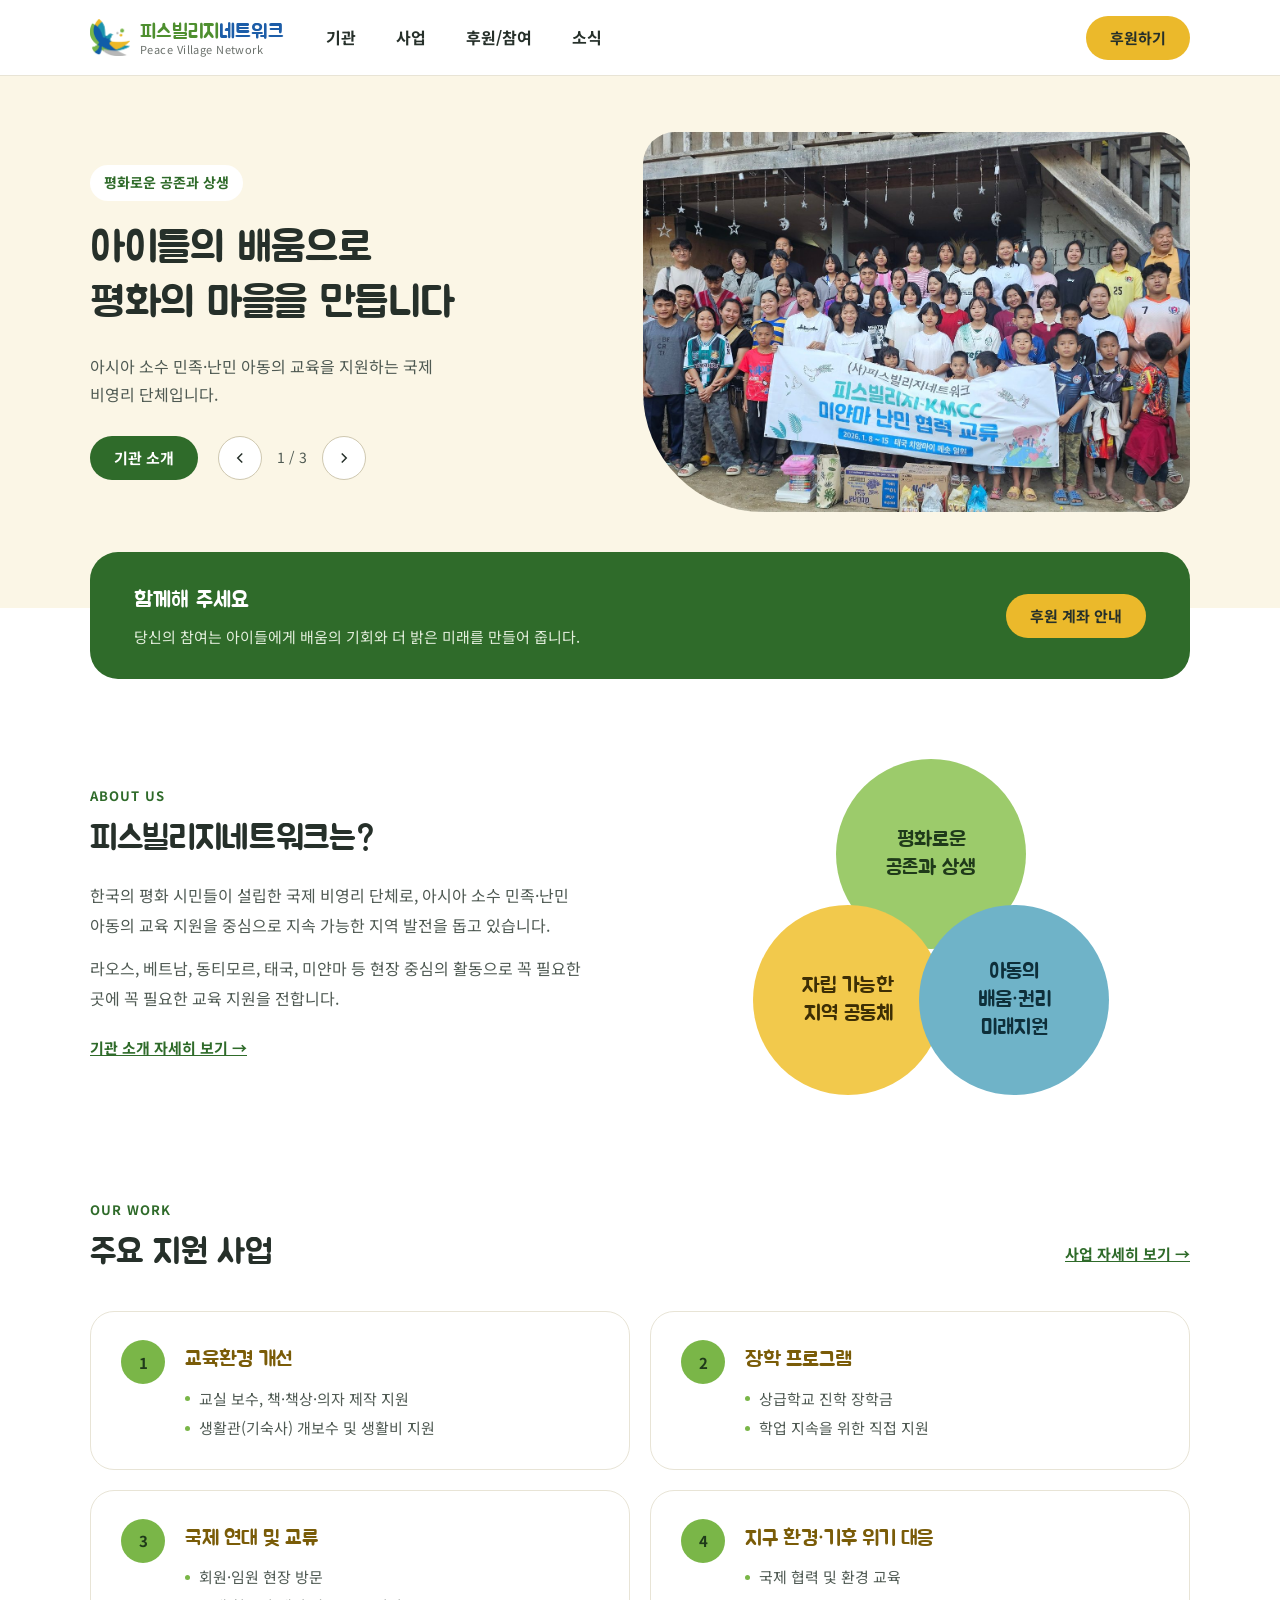
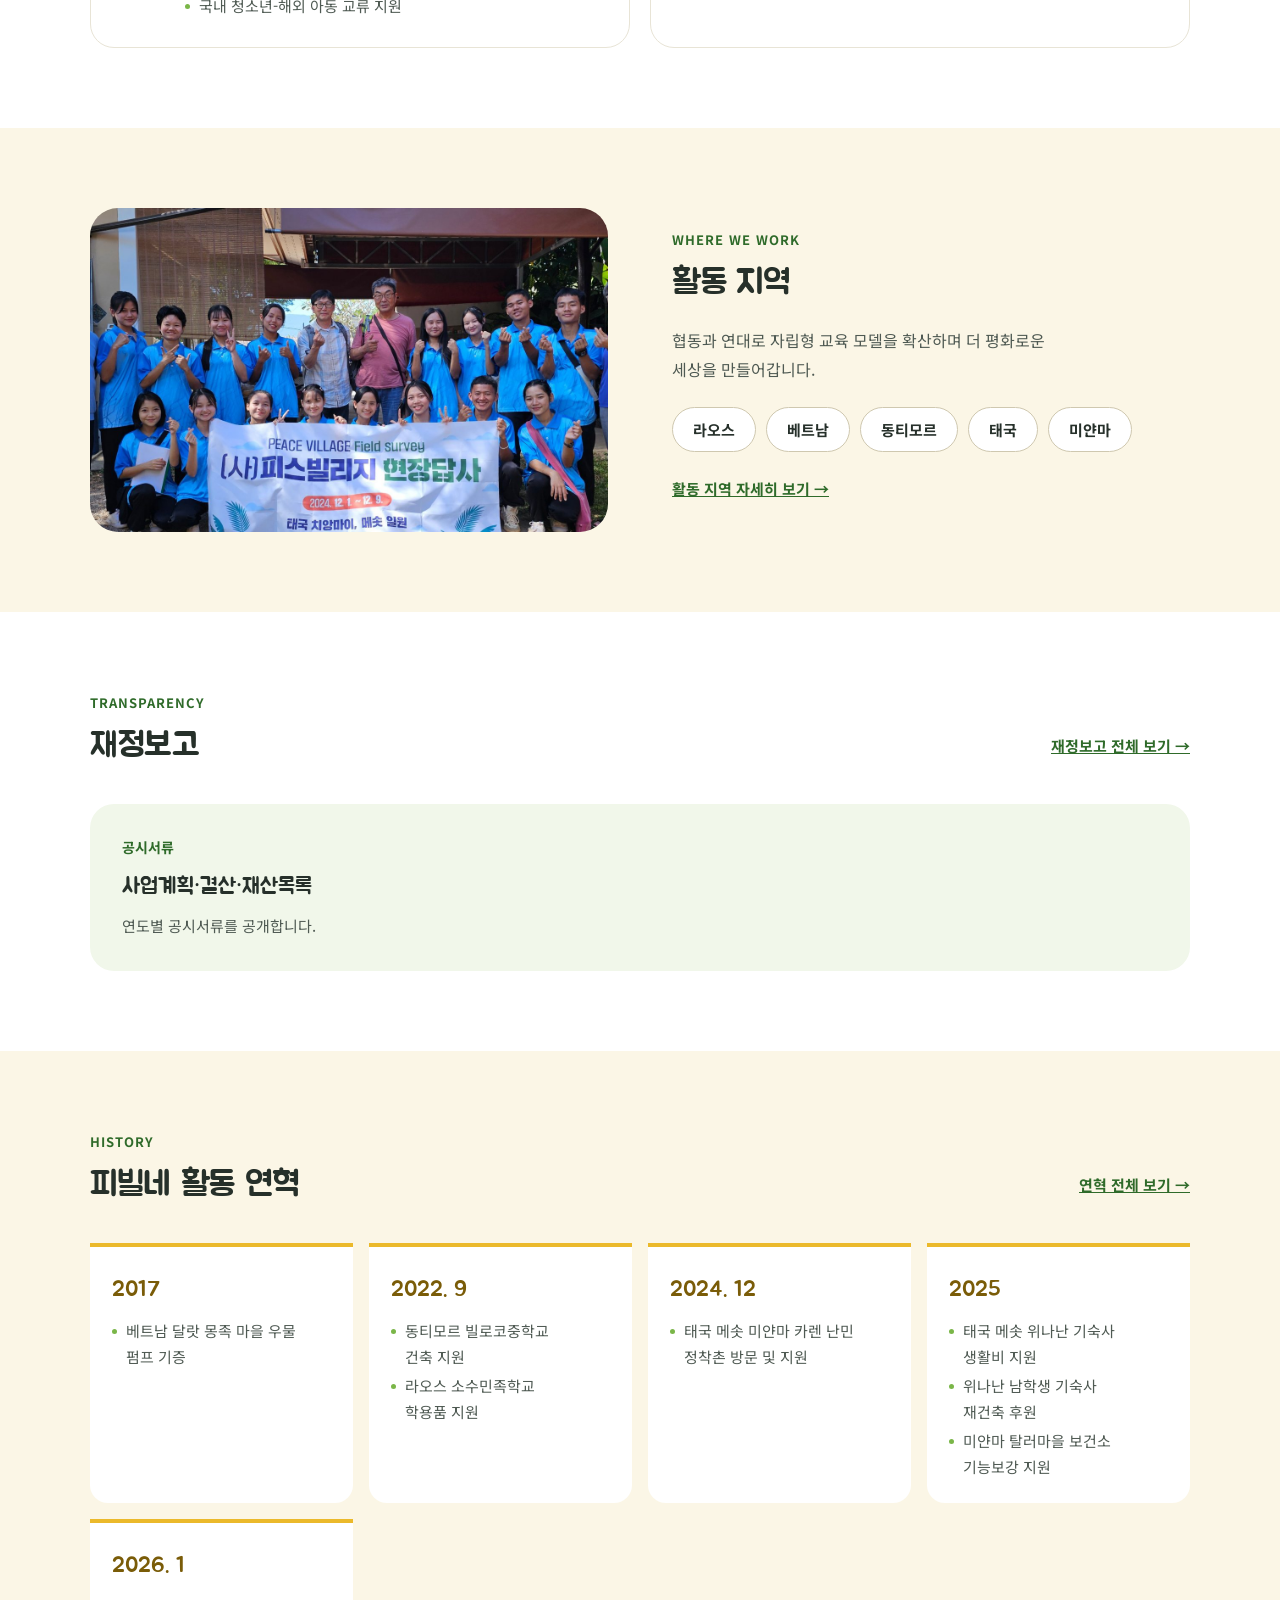
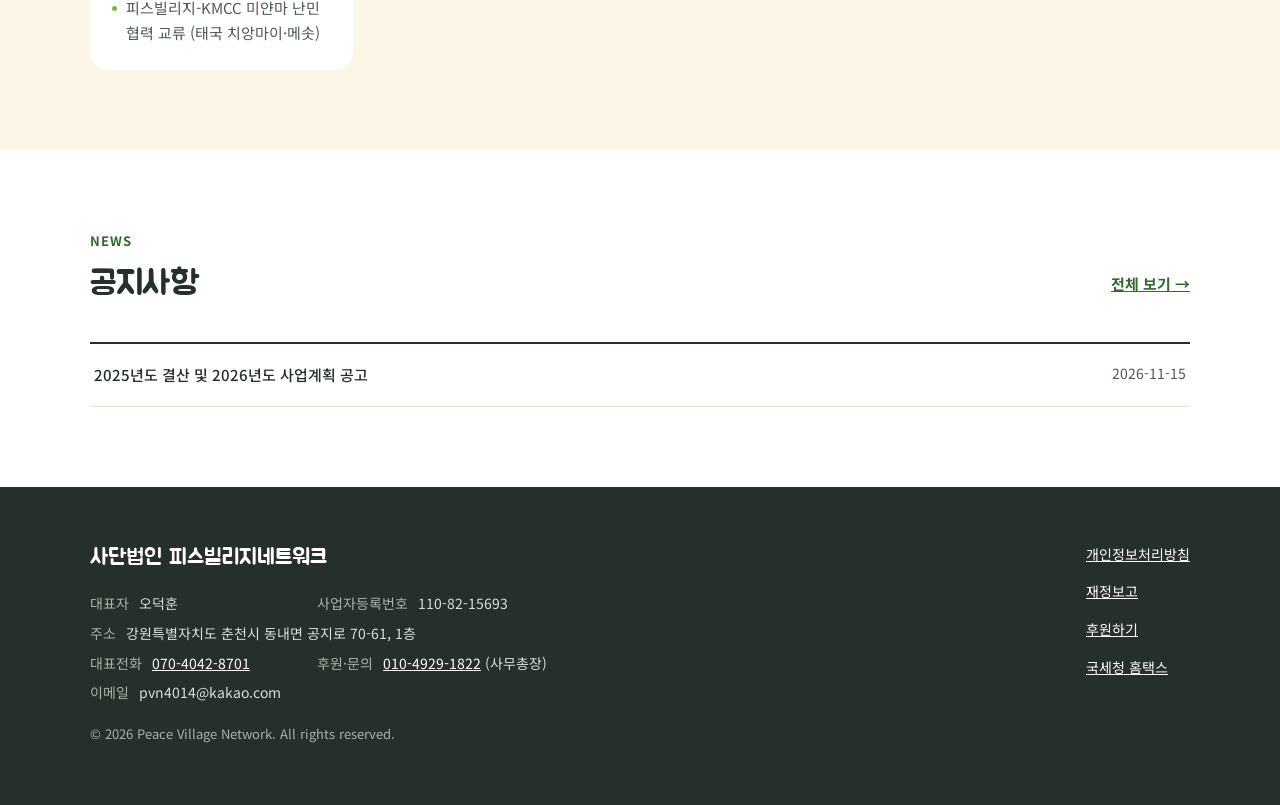
==== commit 08b641f0: "Add files via upload" ====
--- a/index.html
+++ b/index.html
@@ -14,11 +14,13 @@
 <meta property="og:description" content="아시아 소수 민족·난민 아동의 교육을 지원하는 국제 비영리 단체입니다.">
 <meta property="og:image" content="https://pvnw-official.github.io/pvnw-homepage/assets/img/p1-kmcc-2026.jpg">
 <meta name="description" content="아시아 소수 민족·난민 아동의 교육을 지원하는 국제 비영리 단체, 사단법인 피스빌리지네트워크입니다.">
+
 <title>피스빌리지네트워크 | Peace Village Network</title>
 </head>
 <body>
 <a class="skip" href="#main">본문 바로가기</a>
 <header id="site-header" class="site-header"></header>
+
 <main id="main">
   <section class="hero" data-render="hero" aria-label="메인 배너"></section>
 
@@ -88,9 +90,9 @@
       </div>
       <div class="fin-cards">
         <a class="fin-card" href="finance.html#settlement" style="background:var(--green-soft)">
-          <span class="k" style="color:var(--green-dark)">결산서류</span>
-          <span class="t">결산보고서</span>
-          <span class="d">연도별 결산서류를 공개합니다.</span>
+          <span class="k" style="color:var(--green-dark)">공시서류</span>
+          <span class="t">사업계획·결산·재산목록</span>
+          <span class="d">연도별 공시서류를 공개합니다.</span>
         </a>
         <a class="fin-card" href="finance.html#donation" style="background:var(--blue-soft)" data-feature="기부금 활용실적 공개">
           <span class="k" style="color:var(--blue)">기부금</span>
@@ -125,6 +127,7 @@
 <script src="assets/js/config.js"></script>
 <script src="assets/js/content-default.js"></script>
 <script src="assets/js/site.js"></script>
+
 <script>PVN.init('home');</script>
 </body>
 </html>
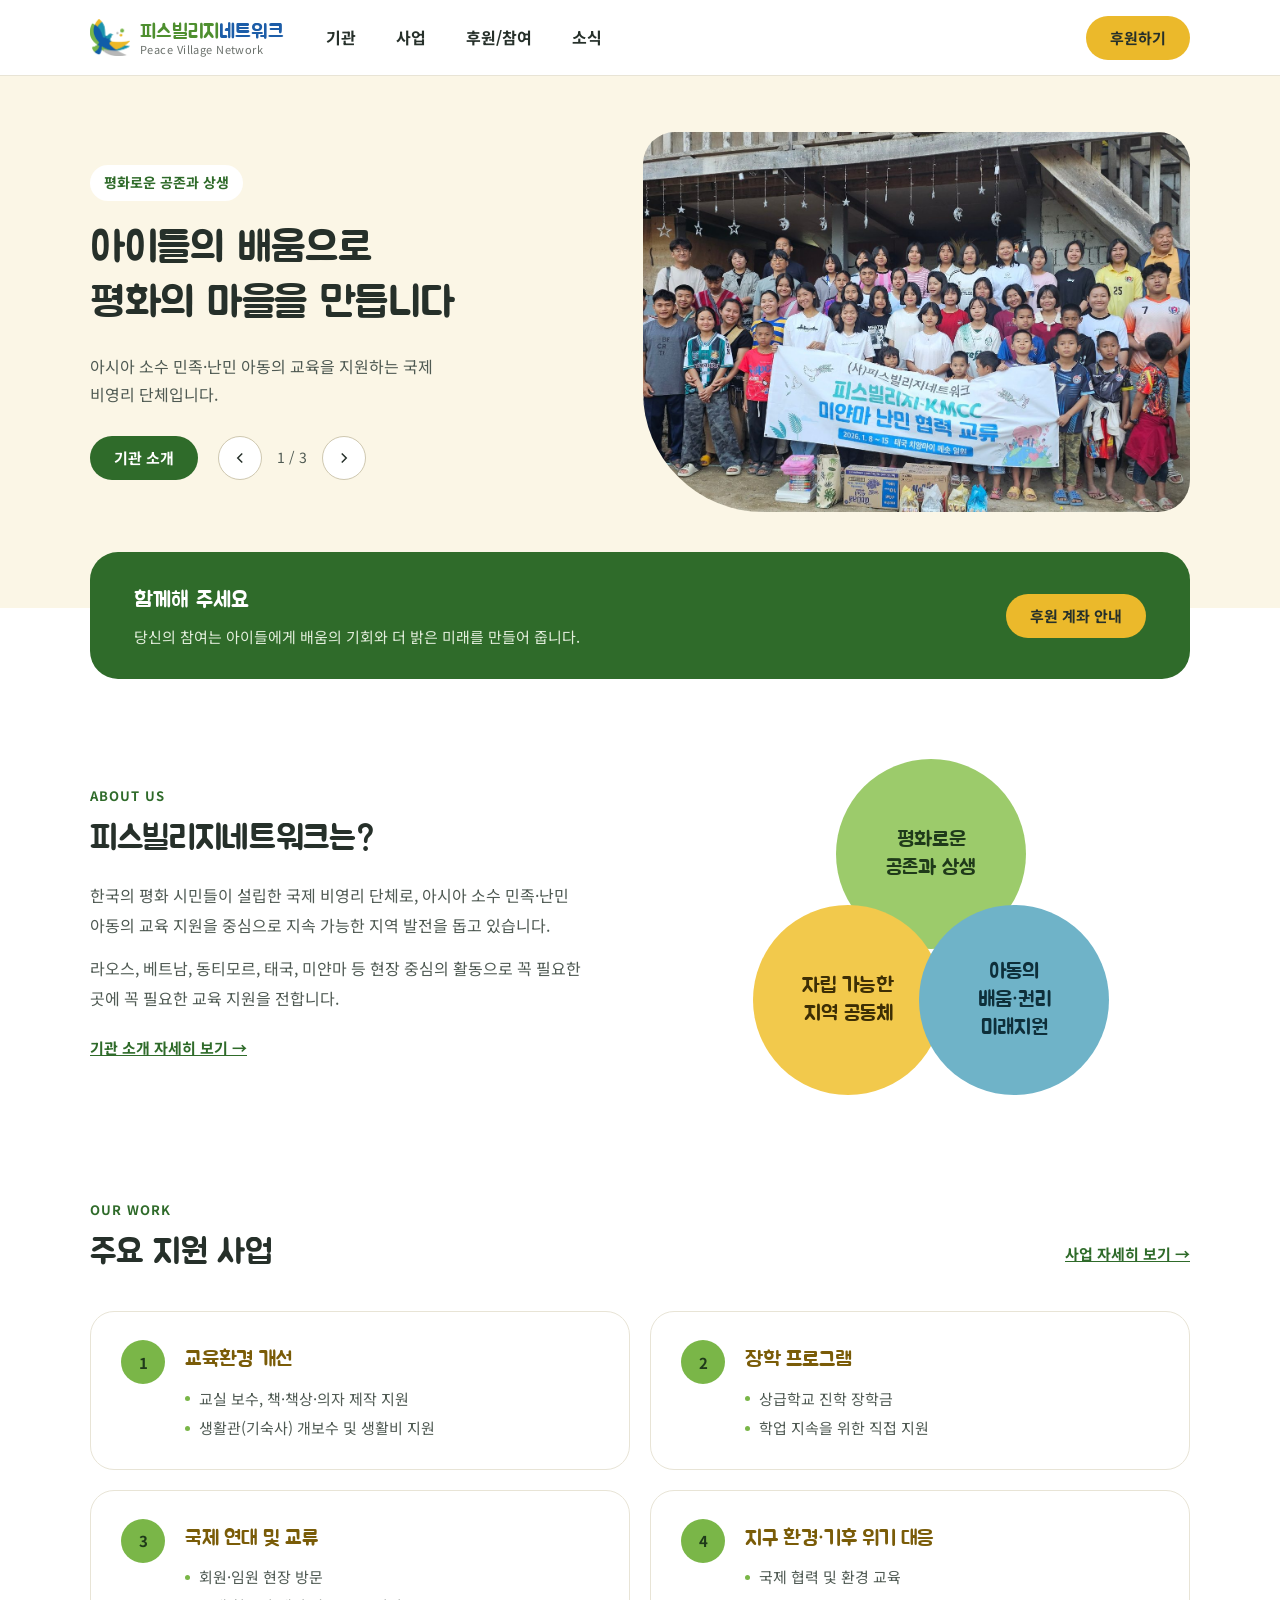
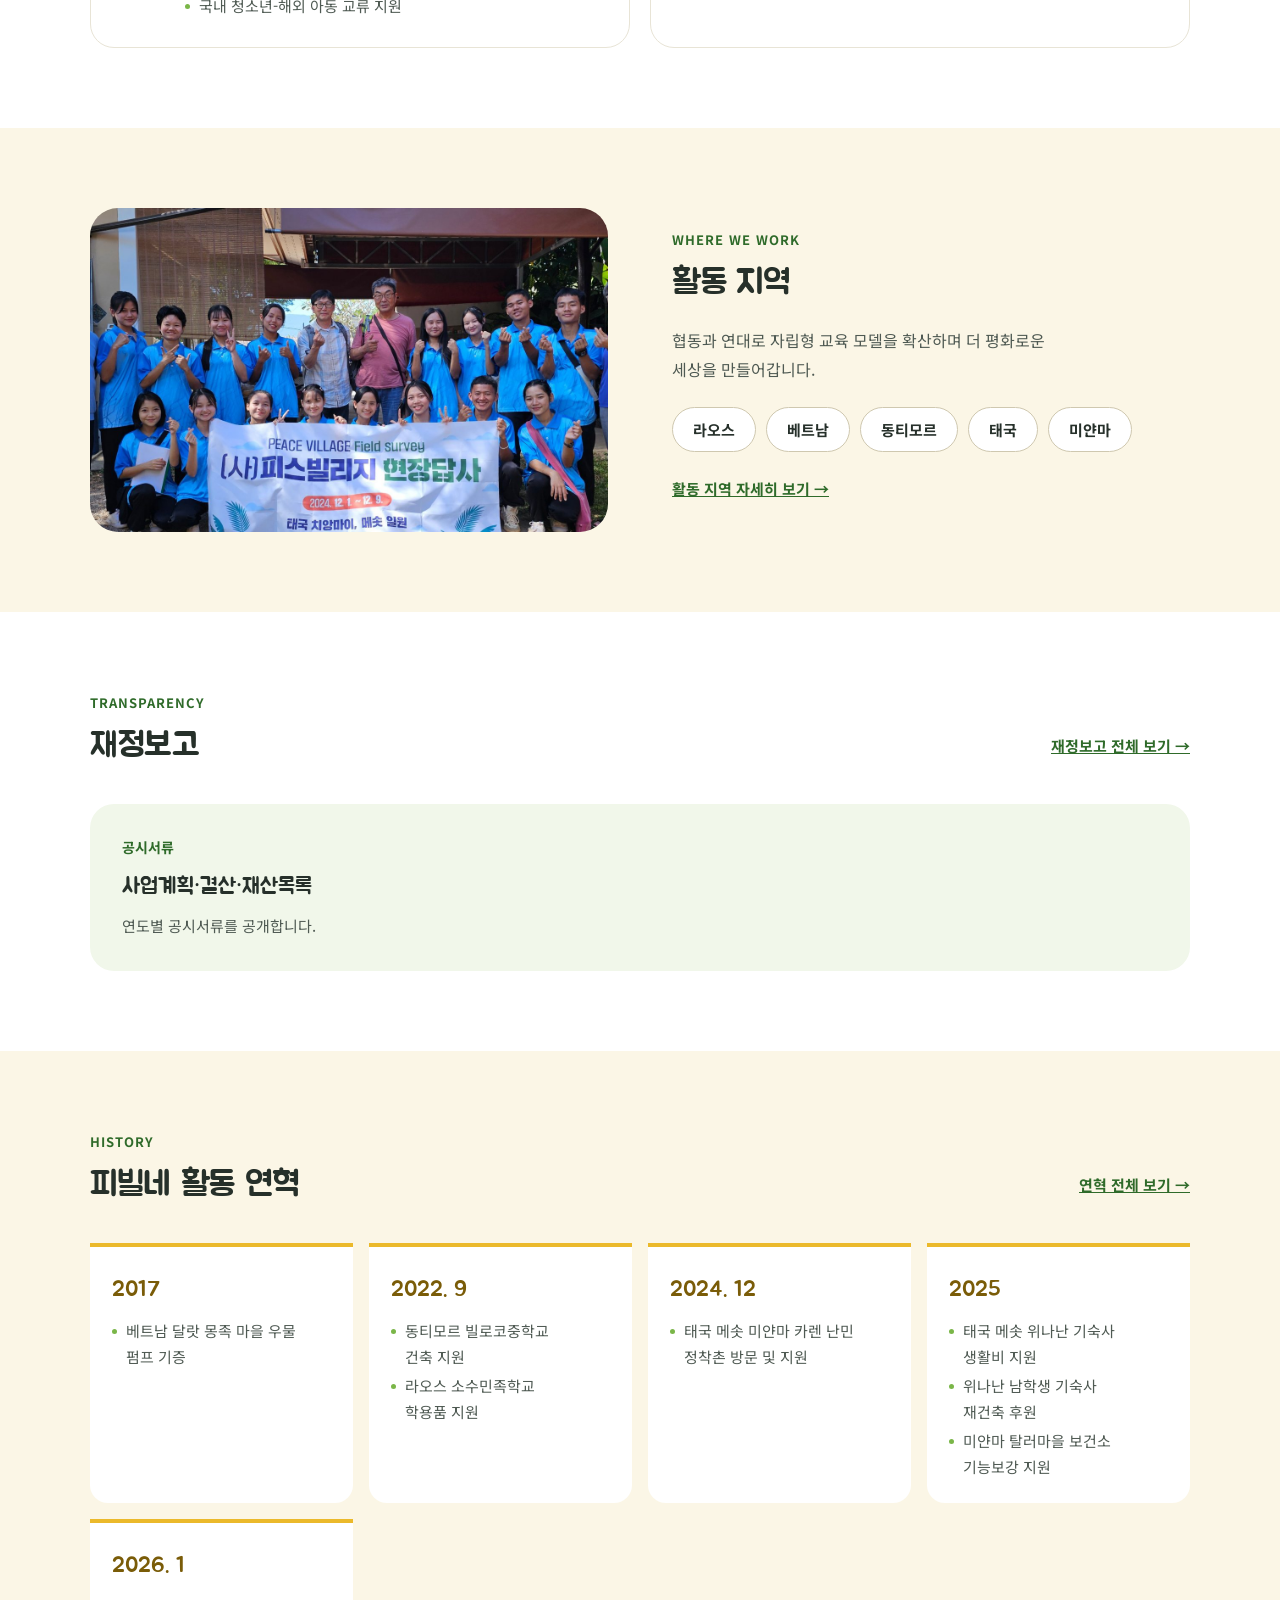
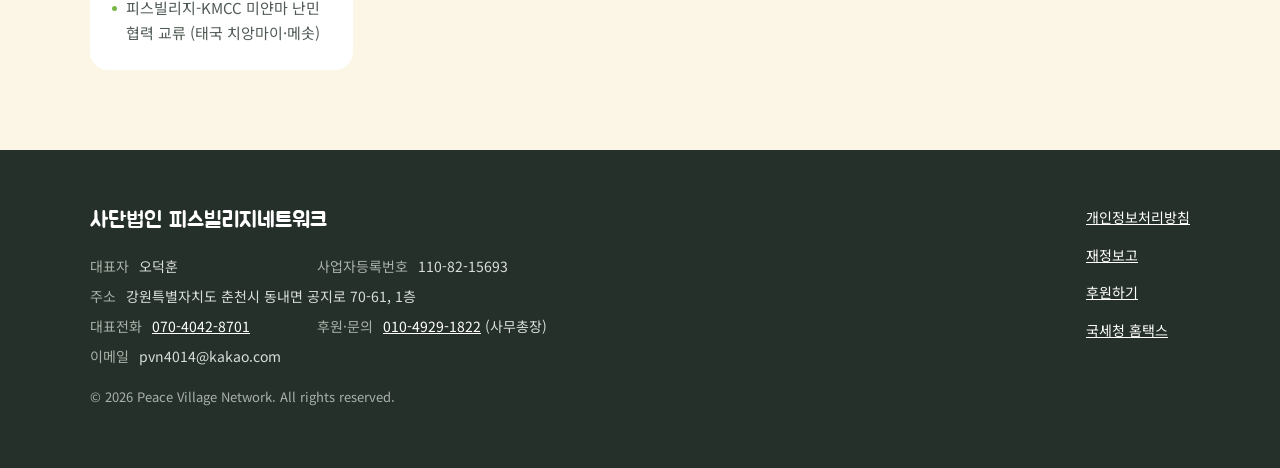
==== commit 815bdeb7: "Add files via upload" ====
--- a/index.html
+++ b/index.html
@@ -22,102 +22,102 @@
 <header id="site-header" class="site-header"></header>
 
 <main id="main">
-  <section class="hero" data-render="hero" aria-label="메인 배너"></section>
+  <section class="hero" data-feature="홈: 메인 배너" data-render="hero" aria-label="메인 배너"></section>
 
-  <div class="wrap support-band">
+  <div class="wrap support-band" data-feature="홈: 후원 안내 띠|후원하기 페이지">
     <div class="band">
       <div>
-        <span class="band-title">함께해 주세요</span>
-        <span class="band-text">당신의 참여는 아이들에게 배움의 기회와 더 밝은 미래를 만들어 줍니다.</span>
+        <span class="band-title" data-text="index.01">함께해 주세요</span>
+        <span class="band-text" data-text="index.02">당신의 참여는 아이들에게 배움의 기회와 더 밝은 미래를 만들어 줍니다.</span>
       </div>
       <div class="band-btns">
-        <a class="btn btn-yellow" href="support.html#regular" data-feature="CMS 정기후원 사용">CMS 정기후원 신청</a>
-        <a class="btn btn-yellow" href="support.html#account" data-feature-off="CMS 정기후원 사용">후원 계좌 안내</a>
-        <a class="btn btn-line-white" href="support.html#account" data-feature="CMS 정기후원 사용">후원 계좌 안내</a>
+        <a class="btn btn-yellow" href="support.html#regular" data-feature="CMS 정기후원 사용" data-text="index.03">CMS 정기후원 신청</a>
+        <a class="btn btn-yellow" href="support.html#account" data-feature-off="CMS 정기후원 사용" data-text="index.04">후원 계좌 안내</a>
+        <a class="btn btn-line-white" href="support.html#account" data-feature="CMS 정기후원 사용" data-text="index.05">후원 계좌 안내</a>
       </div>
     </div>
   </div>
 
-  <section class="section">
+  <section class="section" data-feature="홈: 기관 소개">
     <div class="wrap split">
       <div>
-        <span class="eyebrow">ABOUT US</span>
-        <h2 class="sec-title" style="margin-bottom:20px">피스빌리지네트워크는?</h2>
-        <p class="lead">한국의 평화 시민들이 설립한 국제 비영리 단체로, 아시아 소수 민족·난민 아동의 교육 지원을 중심으로 지속 가능한 지역 발전을 돕고 있습니다.</p>
-        <p class="lead">라오스, 베트남, 동티모르, 태국, 미얀마 등 현장 중심의 활동으로 꼭 필요한 곳에 꼭 필요한 교육 지원을 전합니다.</p>
-        <a class="more" href="about.html" style="margin-top:12px">기관 소개 자세히 보기 →</a>
+        <span class="eyebrow" data-text="index.06">ABOUT US</span>
+        <h2 class="sec-title" style="margin-bottom:20px" data-text="index.07">피스빌리지네트워크는?</h2>
+        <p class="lead" data-text="index.08">한국의 평화 시민들이 설립한 국제 비영리 단체로, 아시아 소수 민족·난민 아동의 교육 지원을 중심으로 지속 가능한 지역 발전을 돕고 있습니다.</p>
+        <p class="lead" data-text="index.09">라오스, 베트남, 동티모르, 태국, 미얀마 등 현장 중심의 활동으로 꼭 필요한 곳에 꼭 필요한 교육 지원을 전합니다.</p>
+        <a class="more" data-feature="기관소개 페이지" href="about.html" style="margin-top:12px" data-text="index.10">기관 소개 자세히 보기 →</a>
       </div>
       <div class="values" aria-label="핵심 가치">
-        <div class="circle c1">평화로운<br>공존과 상생</div>
+        <div class="circle c1" data-text="index.11">평화로운<br>공존과 상생</div>
         <div class="row">
-          <div class="circle c2">자립 가능한<br>지역 공동체</div>
-          <div class="circle c3">아동의<br>배움·권리<br>미래지원</div>
+          <div class="circle c2" data-text="index.12">자립 가능한<br>지역 공동체</div>
+          <div class="circle c3" data-text="index.13">아동의<br>배움·권리<br>미래지원</div>
         </div>
       </div>
     </div>
   </section>
 
-  <section class="section tight-top">
+  <section class="section tight-top" data-feature="홈: 주요 지원 사업">
     <div class="wrap">
       <div class="sec-head">
-        <div><span class="eyebrow">OUR WORK</span><h2 class="sec-title">주요 지원 사업</h2></div>
-        <a class="more" href="business.html">사업 자세히 보기 →</a>
+        <div><span class="eyebrow" data-text="index.14">OUR WORK</span><h2 class="sec-title" data-text="index.15">주요 지원 사업</h2></div>
+        <a class="more" data-feature="주요 지원 사업 페이지" href="business.html" data-text="index.16">사업 자세히 보기 →</a>
       </div>
       <div class="works" data-render="works"></div>
     </div>
   </section>
 
-  <section class="section cream">
+  <section class="section cream" data-feature="홈: 활동 지역">
     <div class="wrap split">
       <div class="ph">
-        <img class="photo" src="assets/img/p4-field-2024.jpg" alt="2024년 12월 태국 치앙마이·메솟 현장답사 단체 사진">
+        <img class="photo" src="assets/img/p4-field-2024.jpg" alt="2024년 12월 태국 치앙마이·메솟 현장답사 단체 사진" data-img="index.사진1">
       </div>
       <div>
-        <span class="eyebrow">WHERE WE WORK</span>
-        <h2 class="sec-title" style="margin-bottom:20px">활동 지역</h2>
-        <p class="lead" style="margin-bottom:22px">협동과 연대로 자립형 교육 모델을 확산하며 더 평화로운 세상을 만들어갑니다.</p>
-        <ul class="chips"><li>라오스</li><li>베트남</li><li>동티모르</li><li>태국</li><li>미얀마</li></ul>
-        <a class="more" href="region.html" style="margin-top:14px">활동 지역 자세히 보기 →</a>
+        <span class="eyebrow" data-text="index.17">WHERE WE WORK</span>
+        <h2 class="sec-title" style="margin-bottom:20px" data-text="index.18">활동 지역</h2>
+        <p class="lead" style="margin-bottom:22px" data-text="index.19">협동과 연대로 자립형 교육 모델을 확산하며 더 평화로운 세상을 만들어갑니다.</p>
+        <ul class="chips"><li data-text="index.20">라오스</li><li data-text="index.21">베트남</li><li data-text="index.22">동티모르</li><li data-text="index.23">태국</li><li data-text="index.24">미얀마</li></ul>
+        <a class="more" data-feature="활동 지역 페이지" href="region.html" style="margin-top:14px" data-text="index.25">활동 지역 자세히 보기 →</a>
       </div>
     </div>
   </section>
 
-  <section class="section">
+  <section class="section" data-feature="홈: 재정보고|재정보고 페이지">
     <div class="wrap">
       <div class="sec-head">
-        <div><span class="eyebrow">TRANSPARENCY</span><h2 class="sec-title">재정보고</h2></div>
-        <a class="more" href="finance.html">재정보고 전체 보기 →</a>
+        <div><span class="eyebrow" data-text="index.26">TRANSPARENCY</span><h2 class="sec-title" data-text="index.27">재정보고</h2></div>
+        <a class="more" href="finance.html" data-text="index.28">재정보고 전체 보기 →</a>
       </div>
       <div class="fin-cards">
-        <a class="fin-card" href="finance.html#settlement" style="background:var(--green-soft)">
-          <span class="k" style="color:var(--green-dark)">공시서류</span>
-          <span class="t">사업계획·결산·재산목록</span>
-          <span class="d">연도별 공시서류를 공개합니다.</span>
+        <a class="fin-card" data-feature="재정보고: 공시서류" href="finance.html#settlement" style="background:var(--green-soft)">
+          <span class="k" style="color:var(--green-dark)" data-text="index.29">공시서류</span>
+          <span class="t" data-text="index.30">사업계획·결산·재산목록</span>
+          <span class="d" data-text="index.31">연도별 공시서류를 공개합니다.</span>
         </a>
         <a class="fin-card" href="finance.html#donation" style="background:var(--blue-soft)" data-feature="기부금 활용실적 공개">
-          <span class="k" style="color:var(--blue)">기부금</span>
-          <span class="t">기부금 모금액 및 활용실적</span>
-          <span class="d">보내주신 후원금의 사용 내역을 공개합니다.</span>
+          <span class="k" style="color:var(--blue)" data-text="index.32">기부금</span>
+          <span class="t" data-text="index.33">기부금 모금액 및 활용실적</span>
+          <span class="d" data-text="index.34">보내주신 후원금의 사용 내역을 공개합니다.</span>
         </a>
       </div>
     </div>
   </section>
 
-  <section class="section cream">
+  <section class="section cream" data-feature="홈: 활동 연혁">
     <div class="wrap">
       <div class="sec-head">
-        <div><span class="eyebrow">HISTORY</span><h2 class="sec-title">피빌네 활동 연혁</h2></div>
-        <a class="more" href="about.html#history">연혁 전체 보기 →</a>
+        <div><span class="eyebrow" data-text="index.35">HISTORY</span><h2 class="sec-title" data-text="index.36">피빌네 활동 연혁</h2></div>
+        <a class="more" data-feature="기관소개 페이지|기관소개: 연혁" href="about.html#history" data-text="index.37">연혁 전체 보기 →</a>
       </div>
       <ol data-render="history" data-limit="5"></ol>
     </div>
   </section>
 
-  <section class="section">
+  <section class="section" data-feature="홈: 공지사항|공지사항 페이지">
     <div class="wrap">
       <div class="sec-head">
-        <div><span class="eyebrow">NEWS</span><h2 class="sec-title">공지사항</h2></div>
-        <a class="more" href="news.html">전체 보기 →</a>
+        <div><span class="eyebrow" data-text="index.38">NEWS</span><h2 class="sec-title" data-text="index.39">공지사항</h2></div>
+        <a class="more" href="news.html" data-text="index.40">전체 보기 →</a>
       </div>
       <ul class="notice-latest" data-render="noticesLatest"></ul>
     </div>
--- a/assets/css/style.css
+++ b/assets/css/style.css
@@ -275,7 +275,7 @@
 .foot-links a { color: #fff; font-size: 14px; display: inline-block; padding: 4px 0; }
 .foot-links a:hover { color: var(--yellow); }
 
-.fin-sec + .fin-sec { margin-top: 56px; }
+.fin-sec:not([hidden]) ~ .fin-sec { margin-top: 56px; }
 .fin-h { font-size: 28px; margin-bottom: 18px; }
 
 /* 재정보고 게시판형 */
@@ -308,3 +308,68 @@
 @media (max-width: 700px) { .corp-info { grid-template-columns: minmax(0, 1fr); } }
 .policy h2 { font-size: 20px; margin: 28px 0 8px; }
 .policy p { margin: 0 0 8px; color: var(--sub); }
+
+/* 재정 요약(A형) */
+.fs-years { display: flex; gap: 8px; margin-bottom: 14px; flex-wrap: wrap; }
+.fs-years .chip { border: 1px solid var(--line-strong); background: #fff; border-radius: 999px; padding: 6px 16px; font: inherit; cursor: pointer; color: var(--sub); }
+.fs-years .chip.is-on { background: var(--green-dark); border-color: var(--green-dark); color: #fff; }
+.fs-year { color: var(--sub); margin: 0 0 14px; font-size: 14px; }
+.fs-grid { display: grid; grid-template-columns: 1fr 1fr; gap: 20px; }
+.fs-group { border: 1px solid var(--line); border-radius: 18px; padding: 22px; }
+.fs-head { display: flex; justify-content: space-between; align-items: baseline; margin-bottom: 14px; }
+.fs-head h3 { font-size: 20px; }
+.fs-head strong { font-size: 18px; }
+.fs-bars { list-style: none; margin: 0; padding: 0; display: grid; gap: 12px; }
+.fs-bars li { display: grid; grid-template-columns: 7.5em 1fr; gap: 4px 12px; align-items: center; font-size: 14px; }
+.fs-label { color: var(--ink); }
+.fs-track { height: 12px; background: #F3F1EA; border-radius: 6px; overflow: hidden; }
+.fs-bar { display: block; height: 100%; border-radius: 6px; }
+.fs-in { background: var(--green); }
+.fs-out { background: var(--teal); }
+.fs-val { grid-column: 2; color: var(--sub); font-size: 13px; }
+@media (max-width: 760px) { .fs-grid { grid-template-columns: 1fr; } }
+
+/* 게시판 목록 */
+.board { list-style: none; margin: 0; padding: 0; border-top: 2px solid var(--ink); }
+.board a { display: grid; grid-template-columns: auto 1fr auto; align-items: center; gap: 6px 18px; padding: 18px 6px; border-bottom: 1px solid var(--line); color: var(--ink); text-decoration: none; }
+.board a:hover { background: #FAF8F1; }
+.board a:hover .b-title { text-decoration: underline; text-underline-offset: 3px; }
+.b-tag { font-size: 13px; font-weight: 500; color: var(--green-dark); background: var(--green-soft); border-radius: 999px; padding: 3px 10px; white-space: nowrap; }
+.b-title { font-size: 16px; font-weight: 500; }
+.b-meta { display: flex; gap: 10px; align-items: center; color: var(--sub); font-size: 14px; white-space: nowrap; }
+.b-file { font-size: 12px; border: 1px solid var(--line-strong); border-radius: 6px; padding: 1px 7px; }
+@media (max-width: 640px) {
+  .board a { grid-template-columns: 1fr; }
+  .b-tag { justify-self: start; }
+}
+/* 게시글 상세 */
+body[data-detail] [data-board-hide], body[data-detail] .fin-sec:not(.detail-host) { display: none !important; }
+body[data-detail] .detail-host > .fin-h { display: none; }
+.post { border-top: 2px solid var(--ink); }
+.post-back { display: inline-block; margin: 18px 0 6px; font-size: 14px; color: var(--sub); text-decoration: none; }
+.post-back:hover { color: var(--green-dark); }
+.post-head { padding: 6px 0 22px; border-bottom: 1px solid var(--line); }
+.post-head h2 { font-size: clamp(22px, 2.6vw, 28px); margin: 10px 0 8px; }
+.post-meta { margin: 0; color: var(--sub); font-size: 14px; }
+.post-body { padding: 26px 0 8px; }
+.post-body > p { margin: 0 0 14px; color: var(--ink); }
+.post .attach { margin: 10px 0 0; }
+.post-attach { margin-top: 8px; }
+.post-nav { margin-top: 34px; border-top: 1px solid var(--line); }
+.post-nav a { display: flex; gap: 18px; padding: 14px 6px; border-bottom: 1px solid var(--line); color: var(--ink); text-decoration: none; }
+.post-nav a span { color: var(--sub); font-size: 14px; min-width: 4em; }
+.post-nav a:hover { background: #FAF8F1; }
+.post-foot { text-align: center; margin-top: 28px; }
+.notice-latest .empty { padding: 18px 4px; color: var(--sub); border-bottom: 1px solid var(--line); }
+
+/* 관리자 미리보기 모드 */
+html.pvn-edit [data-text]:hover, html.pvn-edit [data-img]:hover, html.pvn-edit [data-info]:hover { outline: 2px dashed var(--blue); outline-offset: 3px; cursor: pointer; }
+html.pvn-edit .pvn-off { position: relative; outline: 2px dashed #B3261E; outline-offset: -2px; background-image: repeating-linear-gradient(135deg, rgba(179,38,30,.05) 0 12px, transparent 12px 24px); }
+html.pvn-edit .pvn-off > * { opacity: .38; }
+html.pvn-edit a.pvn-off, html.pvn-edit button.pvn-off { opacity: .4; }
+html.pvn-edit .pvn-off::before { content: attr(data-off-label); position: absolute; top: 8px; left: 8px; z-index: 6; background: #B3261E; color: #fff; font: 500 12px/1.4 var(--font-body); padding: 3px 9px; border-radius: 6px; }
+html.pvn-edit a.pvn-off::before, html.pvn-edit button.pvn-off::before { content: none; }
+.pvn-pageoff { background: #B3261E; color: #fff; text-align: center; padding: 10px 16px; font-size: 14px; font-weight: 500; }
+html.pvn-edit .pvn-page-dim > *:not(.pvn-pageoff) { opacity: .45; }
+html.pvn-edit .pvn-flash { animation: pvnflash 1.6s ease; }
+@keyframes pvnflash { 0%, 60% { outline: 3px solid #EBB92B; outline-offset: 4px; background-color: rgba(235,185,43,.18); } 100% { outline-color: transparent; } }
